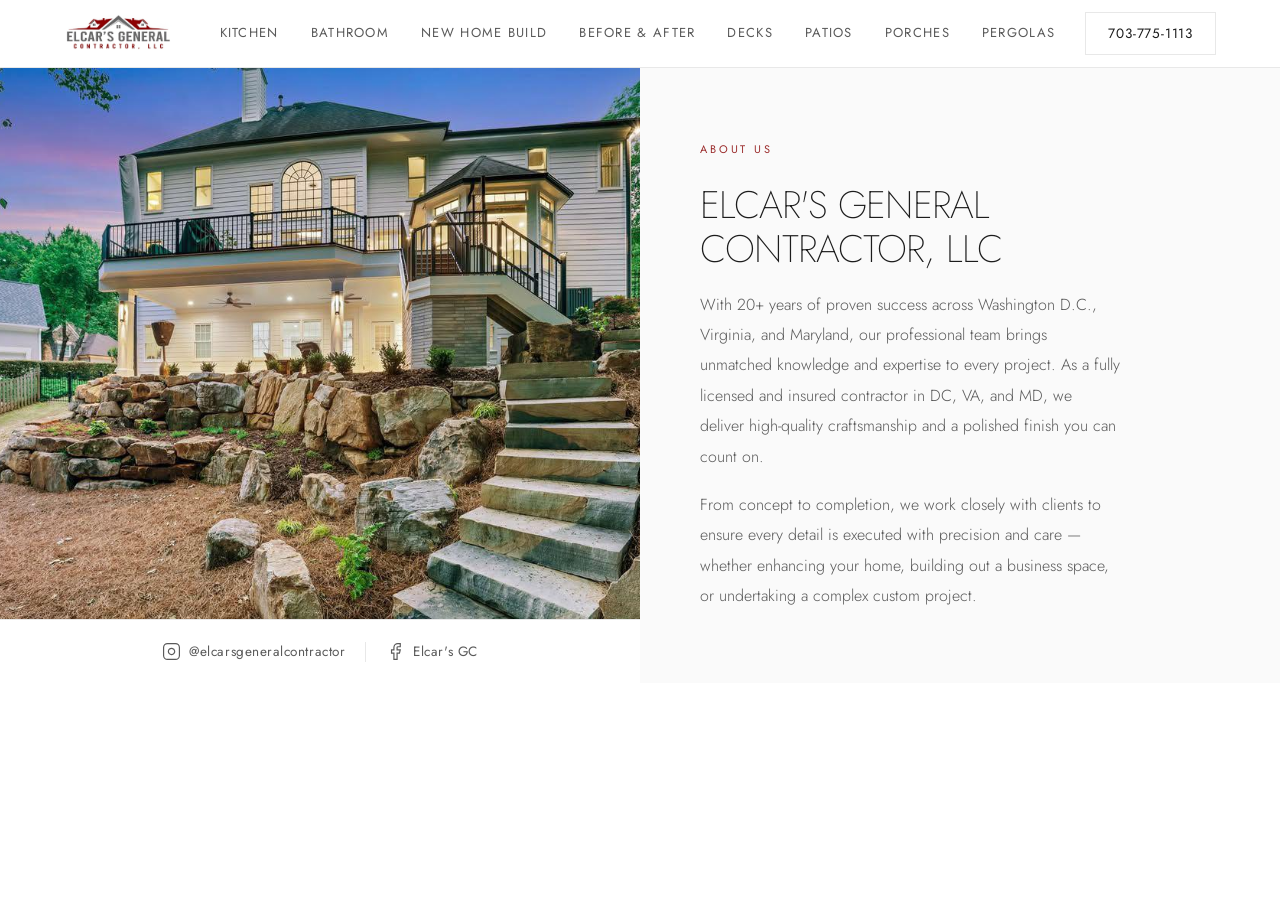
==== index.html @ 1466699e "add images" ====
<!DOCTYPE html>
<html lang="en">
<head>
  <meta charset="UTF-8" />
  <meta name="viewport" content="width=device-width, initial-scale=1.0" />
  <title>Elcar's General Contractor | Kitchens, Bathrooms, Decks & More | DC, VA, MD</title>
  <meta name="description" content="Elcar's General Contractor — 20+ years serving Washington DC, Virginia, and Maryland. Kitchens, bathrooms, decks, patios, porches, pergolas, and new home builds." />
  <link rel="stylesheet" href="css/style.css" />
</head>
<body>

<!-- NAV -->
<nav class="nav">
  <a href="index.html" class="nav__logo">
    <img src="images/logo.jpg" alt="Elcar's General Contractor" />
  </a>
  <div class="nav__links">
    <a href="kitchens.html"     class="nav__link">Kitchen</a>
    <a href="bathrooms.html"    class="nav__link">Bathroom</a>
    <a href="builds.html"       class="nav__link">New Home Build</a>
    <a href="before-after.html" class="nav__link">Before &amp; After</a>
    <a href="decks.html"        class="nav__link">Decks</a>
    <a href="patios.html"       class="nav__link">Patios</a>
    <a href="porches.html"      class="nav__link">Porches</a>
    <a href="pergolas.html"     class="nav__link">Pergolas</a>
    <a href="tel:7037751113"    class="nav__phone">703-775-1113</a>
  </div>
  <button class="nav__burger" id="burger" aria-label="Menu">
    <span></span><span></span><span></span>
  </button>
</nav>

<!-- MOBILE DRAWER -->
<div class="drawer-overlay" id="drawer-overlay"></div>
<div class="nav__drawer" id="drawer">
  <a href="kitchens.html"     class="nav__link">Kitchen</a>
  <a href="bathrooms.html"    class="nav__link">Bathroom</a>
  <a href="builds.html"       class="nav__link">New Home Build</a>
  <a href="before-after.html" class="nav__link">Before &amp; After</a>
  <a href="decks.html"        class="nav__link">Decks</a>
  <a href="patios.html"       class="nav__link">Patios</a>
  <a href="porches.html"      class="nav__link">Porches</a>
  <a href="pergolas.html"     class="nav__link">Pergolas</a>
  <!-- Social icons — above phone -->
  <div class="drawer-socials">
    <a href="https://www.instagram.com/elcarsgeneralcontractor/" target="_blank" rel="noopener" class="drawer-socials__link" aria-label="Instagram">
      <svg viewBox="0 0 24 24" fill="none" stroke="currentColor" stroke-width="1.5"><rect x="2" y="2" width="20" height="20" rx="5"/><path d="M16 11.37A4 4 0 1112.63 8 4 4 0 0116 11.37z"/><line x1="17.5" y1="6.5" x2="17.51" y2="6.5"/></svg>
      Instagram
    </a>
    <a href="https://www.facebook.com/elcarsgeneralcontractors/" target="_blank" rel="noopener" class="drawer-socials__link" aria-label="Facebook">
      <svg viewBox="0 0 24 24" fill="none" stroke="currentColor" stroke-width="1.5"><path d="M18 2h-3a5 5 0 00-5 5v3H7v4h3v8h4v-8h3l1-4h-4V7a1 1 0 011-1h3z"/></svg>
      Facebook
    </a>
  </div>
  <a href="tel:7037751113" class="nav__phone">703-775-1113</a>
</div>

<!-- ABOUT SECTION -->
<section id="about" style="margin-top:var(--nav-h);">
  <div class="about-wrap">

    <!-- Left column: photo + social bar immediately below -->
    <div class="about-col-left">
      <div class="about-media">
        <img src="images/about.jpeg" alt="Elcar's General Contractor team at work" loading="lazy" />
      </div>
      <!-- Social — visible right below the photo, no scroll needed -->
      <div class="about-social">
        <a href="https://www.instagram.com/elcarsgeneralcontractor/" target="_blank" rel="noopener" class="about-social__link" aria-label="Instagram">
          <svg viewBox="0 0 24 24" fill="none" stroke="currentColor" stroke-width="1.5"><rect x="2" y="2" width="20" height="20" rx="5"/><path d="M16 11.37A4 4 0 1112.63 8 4 4 0 0116 11.37z"/><line x1="17.5" y1="6.5" x2="17.51" y2="6.5"/></svg>
          @elcarsgeneralcontractor
        </a>
        <div class="about-social__sep"></div>
        <a href="https://www.facebook.com/elcarsgeneralcontractors/" target="_blank" rel="noopener" class="about-social__link" aria-label="Facebook">
          <svg viewBox="0 0 24 24" fill="none" stroke="currentColor" stroke-width="1.5"><path d="M18 2h-3a5 5 0 00-5 5v3H7v4h3v8h4v-8h3l1-4h-4V7a1 1 0 011-1h3z"/></svg>
          Elcar's GC
        </a>
      </div>
    </div><!-- /.about-col-left -->

    <!-- Right column: text + service list -->
    <div class="about-body">
      <span class="eyebrow">About us</span>
      <h2 class="h-section" style="margin-top:12px;">ELCAR'S GENERAL CONTRACTOR, LLC </h2>
      <p>With 20+ years of proven success across Washington D.C., Virginia, and Maryland, our professional team brings unmatched knowledge and expertise to every project. As a fully licensed and insured contractor in DC, VA, and MD, we deliver high-quality craftsmanship and a polished finish you can count on.</p>
      <p>From concept to completion, we work closely with clients to ensure every detail is executed with precision and care — whether enhancing your home, building out a business space, or undertaking a complex custom project.</p>
    </div><!-- /.about-body -->

  </div><!-- /.about-wrap -->
</section>

<script src="js/main.js"></script>
</body>
</html>
---- css/style.css ----
/* ═══════════════════════════════════════════════════════════
   ELCAR'S GENERAL CONTRACTOR
   Aesthetic: Quiet Luxury — Refined Minimalism
   Fonts: Jost (display) + Jost (body) — geometric, delicate
   Palette: Pure white · Warm near-black · Dusty red accent
═══════════════════════════════════════════════════════════ */

@import url('https://fonts.googleapis.com/css2?family=Jost:ital,wght@0,200;0,300;0,400;0,500;1,200;1,300&display=swap');

:root {
  /* Palette */
  --white:     #ffffff;
  --off:       #fafafa;
  --ink:       #1c1c1c;
  --ink-soft:  #5a5a5a;
  --ink-muted: #aaaaaa;
  --red:       #9b2c2c;
  --red-lt:    #c0392b;
  --border:    #e8e8e8;
  --border-lt: #f0f0f0;

  /* Type */
  --font: 'Jost', 'Helvetica Neue', Helvetica, sans-serif;

  /* Layout */
  --nav-h: 68px;
  --pad-x: 64px;
  --pad-y: 96px;

  /* Motion */
  --ease: cubic-bezier(0.25, 0, 0, 1);
  --ease-out: cubic-bezier(0.16, 1, 0.3, 1);
}

/* ── RESET ──────────────────────────────────────────────── */
*, *::before, *::after { box-sizing: border-box; margin: 0; padding: 0; }
html { scroll-behavior: smooth; -webkit-font-smoothing: antialiased; }

body {
  background: var(--white);
  color: var(--ink);
  font-family: var(--font);
  font-weight: 300;
  font-size: 17px;
  line-height: 1.75;
  overflow-x: hidden;
}

img { display: block; }
a { color: inherit; text-decoration: none; }
button { cursor: pointer; border: none; background: none; font-family: inherit; padding: 0; }

/* ═══════════════════════════════════════════════════════════
   NAVIGATION
═══════════════════════════════════════════════════════════ */
.nav {
  position: fixed;
  top: 0; left: 0; right: 0;
  height: var(--nav-h);
  background: rgba(255,255,255,0.96);
  border-bottom: 1px solid var(--border);
  display: flex;
  align-items: center;
  justify-content: space-between;
  padding: 0 var(--pad-x);
  z-index: 500;
  backdrop-filter: blur(12px);
  -webkit-backdrop-filter: blur(12px);
}

/* Logo */
.nav__logo img {
  height: 40px;
  width: auto;
  display: block;
}

/* Links */
.nav__links {
  display: flex;
  align-items: center;
  gap: 4px;
}

.nav__link {
  font-size: 13px;
  font-weight: 400;
  letter-spacing: 0.1em;
  text-transform: uppercase;
  color: var(--ink-soft);
  padding: 6px 14px;
  position: relative;
  transition: color 0.2s;
}
.nav__link::after { display: none; }
.nav__link:hover { color: var(--ink); }
.nav__link.active { color: var(--ink); }

/* CTA phone */
.nav__phone {
  font-size: 13.5px;
  font-weight: 400;
  letter-spacing: 0.06em;
  color: var(--ink);
  padding: 9px 22px;
  border: 1px solid var(--border);
  margin-left: 12px;
  transition: border-color 0.2s, color 0.2s;
}
.nav__phone:hover { border-color: var(--ink); }

/* Hamburger */
.nav__burger {
  display: none;
  flex-direction: column;
  gap: 6px;
  padding: 4px;
}
.nav__burger span {
  display: block; width: 22px; height: 1px;
  background: var(--ink);
  transition: transform 0.3s var(--ease), opacity 0.25s;
}
.nav__burger.open span:nth-child(1) { transform: translateY(7px) rotate(45deg); }
.nav__burger.open span:nth-child(2) { opacity: 0; }
.nav__burger.open span:nth-child(3) { transform: translateY(-7px) rotate(-45deg); }

/* Mobile drawer */
.nav__drawer {
  display: none;
  position: fixed;
  top: var(--nav-h); left: 0; right: 0;
  background: var(--white);
  border-bottom: 1px solid var(--border);
  padding: 20px var(--pad-x) 28px;
  z-index: 490;
  flex-direction: column;
}
.nav__drawer.open { display: flex; }

/* Links inside drawer — left red bar on active/hover */
.nav__drawer .nav__link {
  padding: 14px 0 14px 16px;
  font-size: 16px;
  border-bottom: 1px solid var(--border-lt);
  border-left: 2px solid transparent;
  transition: border-color 0.2s, color 0.2s, padding-left 0.2s;
  position: relative;
}
.nav__drawer .nav__link:last-of-type { border-bottom: none; }
.nav__drawer .nav__link:hover {
  border-left-color: var(--red);
  color: var(--ink);
  padding-left: 20px;
}
.nav__drawer .nav__link.active {
  border-left-color: var(--red);
  color: var(--ink);
  font-weight: 500;
  padding-left: 20px;
}

/* Social icons inside drawer — above phone */
.drawer-socials {
  display: flex;
  gap: 10px;
  padding: 16px 0 8px 0;
  border-top: 1px solid var(--border-lt);
  margin-top: 4px;
}

.drawer-socials__link {
  display: inline-flex;
  align-items: center;
  gap: 8px;
  font-size: 14px;
  font-weight: 400;
  letter-spacing: 0.04em;
  color: var(--ink-soft);
  padding: 10px 16px;
  border: 1px solid var(--border);
  flex: 1;
  justify-content: center;
  transition: border-color 0.2s, color 0.2s;
}
.drawer-socials__link:hover { border-color: var(--ink); color: var(--ink); }
.drawer-socials__link svg { width: 17px; height: 17px; flex-shrink: 0; }

.nav__drawer .nav__phone {
  margin: 16px 0 0;
  text-align: center;
  display: block;
  padding: 14px;
  font-size: 15px;
}

/* ═══════════════════════════════════════════════════════════
   HERO
═══════════════════════════════════════════════════════════ */
.hero {
  position: relative;
  height: 100vh;
  min-height: 600px;
  max-height: 920px;
  margin-top: var(--nav-h);
  overflow: hidden;
  display: flex;
  align-items: flex-end;
}

.hero__media {
  position: absolute;
  inset: 0;
  background: #1a1a1a;
}
.hero__media img {
  width: 100%; height: 100%;
  object-fit: cover;
  display: block;
  opacity: 0.62;
}
/* Placeholder gradient */
.hero__media::before {
  content: '';
  position: absolute; inset: 0;
  background: linear-gradient(150deg, #1e1e1e 0%, #2a2020 100%);
}

.hero__veil {
  position: absolute; inset: 0;
  background: linear-gradient(to top,
    rgba(0,0,0,0.68) 0%,
    rgba(0,0,0,0.15) 50%,
    transparent 100%);
  z-index: 1;
}

.hero__content {
  position: relative;
  z-index: 2;
  padding: 0 var(--pad-x) 72px;
  max-width: 760px;
  animation: heroIn 1s var(--ease-out) both;
}

.hero__eyebrow {
  font-size: 10px;
  font-weight: 400;
  letter-spacing: 0.28em;
  text-transform: uppercase;
  color: rgba(255,255,255,0.5);
  margin-bottom: 20px;
  display: flex;
  align-items: center;
  gap: 14px;
}
.hero__eyebrow::before {
  content: '';
  width: 32px; height: 1px;
  background: var(--red);
  display: block;
  flex-shrink: 0;
}

.hero__title {
  font-size: clamp(42px, 6.5vw, 88px);
  font-weight: 200;
  line-height: 1.05;
  color: #fff;
  letter-spacing: -0.02em;
  margin-bottom: 24px;
}

.hero__title em {
  font-style: italic;
  font-weight: 200;
  color: rgba(255,255,255,0.7);
}

.hero__sub {
  font-size: 14px;
  font-weight: 300;
  color: rgba(255,255,255,0.55);
  letter-spacing: 0.04em;
  margin-bottom: 40px;
  max-width: 380px;
  line-height: 1.8;
}

.hero__cta {
  display: inline-flex;
  align-items: center;
  gap: 14px;
  font-size: 11px;
  font-weight: 400;
  letter-spacing: 0.18em;
  text-transform: uppercase;
  color: #fff;
  border: 1px solid rgba(255,255,255,0.35);
  padding: 14px 32px;
  transition: border-color 0.3s, background 0.3s;
}
.hero__cta:hover { border-color: #fff; background: rgba(255,255,255,0.06); }
.hero__cta svg { width: 14px; height: 14px; transition: transform 0.3s; }
.hero__cta:hover svg { transform: translateX(4px); }

@keyframes heroIn {
  from { opacity: 0; transform: translateY(28px); }
  to   { opacity: 1; transform: none; }
}

/* ═══════════════════════════════════════════════════════════
   SECTION PRIMITIVES
═══════════════════════════════════════════════════════════ */
.sec {
  padding: var(--pad-y) var(--pad-x);
}
.sec--soft { background: var(--off); }
.sec--dark { background: var(--ink); }

.sec__hd {
  margin-bottom: 52px;
}
.sec__hd--split {
  display: flex;
  align-items: flex-end;
  justify-content: space-between;
  gap: 24px;
}

/* Eyebrow label */
.eyebrow {
  display: inline-block;
  font-size: 11px;
  font-weight: 400;
  letter-spacing: 0.26em;
  text-transform: uppercase;
  color: var(--red);
  margin-bottom: 12px;
}

/* Headings */
.h-display {
  font-size: clamp(34px, 4vw, 58px);
  font-weight: 200;
  line-height: 1.1;
  letter-spacing: -0.02em;
  color: var(--ink);
}
.h-section {
  font-size: clamp(26px, 3vw, 40px);
  font-weight: 200;
  line-height: 1.15;
  letter-spacing: -0.02em;
  color: var(--ink);
}
.h-card {
  font-size: 13px;
  font-weight: 400;
  letter-spacing: 0.08em;
  text-transform: uppercase;
  color: var(--ink);
}
.sec--dark .h-display,
.sec--dark .h-section { color: #fff; }

/* Body copy */
.body-sm {
  font-size: 15.5px;
  font-weight: 300;
  color: var(--ink-soft);
  line-height: 1.85;
}

/* Link-style button */
.link-btn {
  display: inline-flex;
  align-items: center;
  gap: 10px;
  font-size: 10.5px;
  font-weight: 400;
  letter-spacing: 0.16em;
  text-transform: uppercase;
  color: var(--ink);
  border-bottom: 1px solid var(--border);
  padding-bottom: 2px;
  transition: border-color 0.25s, color 0.25s;
}
.link-btn:hover { border-color: var(--ink); color: var(--ink); }
.link-btn svg { width: 14px; height: 14px; transition: transform 0.25s; }
.link-btn:hover svg { transform: translateX(4px); }

/* Ghost button */
.ghost-btn {
  display: inline-flex;
  align-items: center;
  gap: 10px;
  font-size: 10.5px;
  font-weight: 400;
  letter-spacing: 0.16em;
  text-transform: uppercase;
  color: var(--ink);
  border: 1px solid var(--border);
  padding: 12px 28px;
  transition: border-color 0.25s;
  flex-shrink: 0;
}
.ghost-btn:hover { border-color: var(--ink); }

/* ═══════════════════════════════════════════════════════════
   SERVICES MOSAIC — homepage
═══════════════════════════════════════════════════════════ */
.mosaic {
  display: grid;
  grid-template-columns: repeat(4, 1fr);
  grid-template-rows: auto;
  gap: 2px;
}

.mosaic__tile {
  position: relative;
  overflow: hidden;
  aspect-ratio: 3/4;
  background: #e8e8e8;
  display: block;
  cursor: pointer;
}

/* Odd wide tiles */
.mosaic__tile--w2 { grid-column: span 2; aspect-ratio: 16/10; }

.mosaic__tile__bg {
  position: absolute; inset: 0;
}
.mosaic__tile__bg::before {
  content: '';
  position: absolute; inset: 0;
  background: repeating-linear-gradient(-45deg,#e4e4e4,#e4e4e4 6px,#ddd 6px,#ddd 12px);
}
.mosaic__tile__bg img {
  position: absolute; inset: 0;
  width: 100%; height: 100%;
  object-fit: cover;
  display: block;
  transition: transform 0.9s var(--ease), opacity 0.5s;
  opacity: 0;
}
.mosaic__tile__bg img.loaded { opacity: 1; }
.mosaic__tile:hover .mosaic__tile__bg img { transform: scale(1.05); }

/* Veil */
.mosaic__tile__veil {
  position: absolute; inset: 0;
  background: linear-gradient(to top, rgba(0,0,0,0.65) 0%, transparent 55%);
  transition: opacity 0.4s;
  z-index: 1;
}
.mosaic__tile:hover .mosaic__tile__veil { opacity: 1.2; }

/* Label */
.mosaic__tile__label {
  position: absolute;
  bottom: 0; left: 0; right: 0;
  padding: 22px 22px 20px;
  z-index: 2;
}
.mosaic__tile__cat {
  display: block;
  font-size: 10.5px;
  font-weight: 400;
  letter-spacing: 0.2em;
  text-transform: uppercase;
  color: rgba(255,255,255,0.5);
  margin-bottom: 4px;
}
.mosaic__tile__name {
  font-size: 20px;
  font-weight: 300;
  color: #fff;
  letter-spacing: 0.02em;
}

/* Arrow badge */
.mosaic__tile__arrow {
  position: absolute;
  top: 16px; right: 16px;
  width: 34px; height: 34px;
  border: 1px solid rgba(255,255,255,0.25);
  display: flex; align-items: center; justify-content: center;
  opacity: 0;
  transform: translateY(-4px);
  transition: opacity 0.3s, transform 0.3s var(--ease-out);
  z-index: 3;
}
.mosaic__tile__arrow svg { width: 13px; height: 13px; color: #fff; }
.mosaic__tile:hover .mosaic__tile__arrow { opacity: 1; transform: none; }

/* ═══════════════════════════════════════════════════════════
   UNIFORM PROJECT GRID
═══════════════════════════════════════════════════════════ */
.grid {
  display: grid;
  grid-template-columns: repeat(3, 1fr);
  gap: 10px;
}

.card {
  position: relative;
  aspect-ratio: 4/3;
  overflow: hidden;
  background: #ebebeb;
  cursor: pointer;
}
.card::before {
  content: '';
  position: absolute; inset: 0;
  background: repeating-linear-gradient(-45deg,#f2f2f2,#f2f2f2 6px,#ebebeb 6px,#ebebeb 12px);
  z-index: 0;
}

.card img {
  position: absolute; inset: 0;
  width: 100%; height: 100%;
  object-fit: cover; object-position: center;
  display: block;
  z-index: 1;
  opacity: 0;
  transition: transform 0.8s var(--ease), opacity 0.4s;
}
.card img.loaded { opacity: 1; }
.card:hover img { transform: scale(1.04); }

.card__veil {
  position: absolute; inset: 0;
  background: linear-gradient(to top, rgba(0,0,0,0.6) 0%, transparent 50%);
  opacity: 0;
  transition: opacity 0.35s;
  z-index: 2;
  display: flex; align-items: flex-end;
  padding: 18px 20px;
}
.card:hover .card__veil { opacity: 1; }

.card__name {
  font-size: 13px;
  font-weight: 400;
  letter-spacing: 0.1em;
  text-transform: uppercase;
  color: rgba(255,255,255,0.88);
}

/* small expand dot */
.card__dot {
  position: absolute;
  top: 14px; right: 14px;
  width: 28px; height: 28px;
  border: 1px solid rgba(255,255,255,0.3);
  display: flex; align-items: center; justify-content: center;
  opacity: 0;
  transition: opacity 0.3s;
  z-index: 3;
}
.card:hover .card__dot { opacity: 1; }
.card__dot svg { width: 11px; height: 11px; color: #fff; }

/* ═══════════════════════════════════════════════════════════
   BEFORE & AFTER
═══════════════════════════════════════════════════════════ */
.ba-grid {
  display: grid;
  grid-template-columns: repeat(2, 1fr);
  gap: 20px;
}

.ba-card {}

.ba-pair {
  display: grid;
  grid-template-columns: 1fr 1fr;
  gap: 2px;
}

.ba-half {
  position: relative;
  aspect-ratio: 4/3;
  overflow: hidden;
  background: #e8e8e8;
}
.ba-half::before {
  content: '';
  position: absolute; inset: 0;
  background: repeating-linear-gradient(-45deg,#f2f2f2,#f2f2f2 6px,#ebebeb 6px,#ebebeb 12px);
}
.ba-half img {
  position: absolute; inset: 0;
  width: 100%; height: 100%;
  object-fit: cover; display: block;
}

.ba-pill {
  position: absolute;
  top: 10px; left: 10px;
  font-size: 10px;
  font-weight: 400;
  letter-spacing: 0.18em;
  text-transform: uppercase;
  color: #fff;
  padding: 4px 10px;
  z-index: 2;
}
.ba-half--before .ba-pill { background: rgba(0,0,0,0.45); }
.ba-half--after  .ba-pill { background: var(--red); }

.ba-info {
  display: flex;
  align-items: center;
  justify-content: space-between;
  padding: 14px 0 0;
}
.ba-title {
  font-size: 14px;
  font-weight: 400;
  letter-spacing: 0.06em;
  text-transform: uppercase;
  color: var(--ink);
}
.ba-city {
  font-size: 12.5px;
  font-weight: 300;
  color: var(--ink-muted);
  letter-spacing: 0.04em;
}

/* ═══════════════════════════════════════════════════════════
   ABOUT SECTION
═══════════════════════════════════════════════════════════ */

/* Left column wraps photo + social bar */
.about-col-left {
  display: flex;
  flex-direction: column;
}

/* Social bar directly below the photo */
.about-social {
  display: flex;
  align-items: center;
  justify-content: center;
  gap: 20px;
  padding: 20px 24px;
  background: var(--white);
  border-top: 1px solid var(--border);
  flex-shrink: 0;
}

.about-social__link {
  display: flex;
  align-items: center;
  gap: 8px;
  font-size: 13.5px;
  font-weight: 400;
  letter-spacing: 0.04em;
  color: var(--ink-soft);
  transition: color 0.2s;
  white-space: nowrap;
}
.about-social__link:hover { color: var(--ink); }
.about-social__link svg { width: 19px; height: 19px; flex-shrink: 0; }

.about-social__sep {
  width: 1px;
  height: 20px;
  background: var(--border);
  flex-shrink: 0;
}

.about-wrap {
  display: grid;
  grid-template-columns: 1fr 1fr;
  gap: 0;
  align-items: stretch;
}

.about-media {
  position: relative;
  flex: 1;          /* grow to fill col-left */
  min-height: 480px;
  overflow: hidden;
  background: #1a1a1a;
}
.about-media::before {
  content: '';
  position: absolute; inset: 0;
  background: repeating-linear-gradient(-45deg,#222,#222 8px,#1e1e1e 8px,#1e1e1e 16px);
}
.about-media img {
  position: absolute; inset: 0;
  width: 100%; height: 100%;
  object-fit: cover; display: block;
}

.about-body {
  padding: 72px 60px;
  display: flex;
  flex-direction: column;
  justify-content: center;
  background: var(--off);
}

.about-body p {
  font-size: 16px;
  font-weight: 300;
  color: var(--ink-soft);
  line-height: 1.9;
  margin-top: 18px;
  max-width: 420px;
}

/* Service list inside about */
.svc-list {
  margin-top: 44px;
  display: grid;
  grid-template-columns: 1fr 1fr;
  gap: 0;
  border-top: 1px solid var(--border);
}

.svc-item {
  padding: 20px 20px 20px 0;
  border-bottom: 1px solid var(--border);
  border-right: 1px solid var(--border);
}
.svc-item:nth-child(even) {
  padding-left: 20px;
  padding-right: 0;
  border-right: none;
}
.svc-item:nth-last-child(-n+2) { border-bottom: none; }

.svc-item h4 {
  font-size: 13px;
  font-weight: 400;
  letter-spacing: 0.12em;
  text-transform: uppercase;
  color: var(--ink);
  margin-bottom: 5px;
}
.svc-item p {
  font-size: 14px;
  font-weight: 300;
  color: var(--ink-muted);
  line-height: 1.6;
  margin-top: 0;
}

/* Social icons row in About section */
.about-socials {
  display: flex;
  gap: 14px;
  margin-top: 32px;
  padding-top: 28px;
  border-top: 1px solid var(--border);
}
.about-socials a {
  display: flex;
  align-items: center;
  gap: 10px;
  font-size: 13px;
  font-weight: 400;
  letter-spacing: 0.04em;
  color: var(--ink-soft);
  transition: color 0.2s;
}
.about-socials a:hover { color: var(--ink); }
.about-socials .soc-icon {
  width: 40px;
  height: 40px;
  border: 1px solid var(--border);
  display: flex;
  align-items: center;
  justify-content: center;
  flex-shrink: 0;
  transition: border-color 0.2s;
}
.about-socials a:hover .soc-icon { border-color: var(--ink); }
.about-socials svg { width: 17px; height: 17px; }
.cta-band {
  background: var(--white);
  border-top: 1px solid var(--border);
  padding: 64px var(--pad-x);
  display: flex;
  align-items: center;
  justify-content: space-between;
  gap: 40px;
}

.cta-band__text {
  font-size: clamp(20px, 2.5vw, 30px);
  font-weight: 200;
  letter-spacing: -0.01em;
  color: var(--ink);
  line-height: 1.35;
}

.cta-band__right {
  display: flex;
  flex-direction: column;
  align-items: flex-end;
  gap: 12px;
  flex-shrink: 0;
}

.cta-band__phone {
  font-size: 26px;
  font-weight: 200;
  letter-spacing: 0.02em;
  color: var(--ink);
}

.cta-band__btn {
  font-size: 12px;
  font-weight: 400;
  letter-spacing: 0.18em;
  text-transform: uppercase;
  color: var(--ink);
  border: 1px solid var(--border);
  padding: 12px 28px;
  transition: border-color 0.25s;
}
.cta-band__btn:hover { border-color: var(--ink); }

/* ═══════════════════════════════════════════════════════════
   FOOTER — white, clean, minimal
═══════════════════════════════════════════════════════════ */
.footer {
  background: var(--white);
  border-top: 1px solid var(--border);
  padding: 56px var(--pad-x) 32px;
}

.footer__grid {
  display: grid;
  grid-template-columns: 1.4fr 1fr 1fr 1fr;
  gap: 40px;
  padding-bottom: 40px;
  border-bottom: 1px solid var(--border-lt);
}

.footer__logo img { height: 40px; width: auto; display: block; }
.footer__tagline {
  font-size: 14px;
  font-weight: 300;
  color: var(--ink-muted);
  line-height: 1.75;
  margin-top: 14px;
  max-width: 220px;
}

.footer__col h5 {
  font-size: 10.5px;
  font-weight: 400;
  letter-spacing: 0.22em;
  text-transform: uppercase;
  color: var(--ink-muted);
  margin-bottom: 16px;
}
.footer__col a {
  display: block;
  font-size: 14px;
  font-weight: 300;
  color: var(--ink-soft);
  padding: 4px 0;
  transition: color 0.2s;
}
.footer__col a:hover { color: var(--ink); }
.footer__col p {
  font-size: 14px;
  font-weight: 300;
  color: var(--ink-soft);
  line-height: 1.75;
}

.footer__bottom {
  display: flex;
  align-items: center;
  justify-content: space-between;
  padding-top: 24px;
  gap: 20px;
  flex-wrap: wrap;
}
.footer__copy {
  font-size: 12.5px;
  font-weight: 300;
  color: var(--ink-muted);
  letter-spacing: 0.04em;
}

.footer__socials {
  display: flex;
  gap: 12px;
}
.footer__soc {
  width: 34px; height: 34px;
  border: 1px solid var(--border);
  display: flex; align-items: center; justify-content: center;
  color: var(--ink-muted);
  transition: all 0.2s;
}
.footer__soc:hover { border-color: var(--ink); color: var(--ink); }
.footer__soc svg { width: 14px; height: 14px; }

/* ═══════════════════════════════════════════════════════════
   PROJECT DETAIL MODAL
═══════════════════════════════════════════════════════════ */
.modal-bd {
  display: none;
  position: fixed; inset: 0;
  background: rgba(0,0,0,0.88);
  z-index: 900;
  overflow-y: auto;
}
.modal-bd.open { display: block; }

.modal-box {
  max-width: 1080px;
  margin: 0 auto;
  background: #fff;
  min-height: 100vh;
}

.modal-bar {
  display: flex;
  align-items: center;
  justify-content: space-between;
  padding: 16px 36px;
  border-bottom: 1px solid var(--border);
  position: sticky; top: 0;
  background: #fff;
  z-index: 10;
}

.modal-back {
  display: flex;
  align-items: center;
  gap: 8px;
  font-size: 12px;
  font-weight: 400;
  letter-spacing: 0.14em;
  text-transform: uppercase;
  color: var(--ink-muted);
  cursor: pointer;
  transition: color 0.2s;
}
.modal-back:hover { color: var(--ink); }
.modal-back svg { width: 13px; height: 13px; }

.modal-x {
  display: flex; align-items: center; justify-content: center;
  width: 32px; height: 32px;
  color: var(--ink-muted);
  transition: color 0.2s;
}
.modal-x:hover { color: var(--ink); }
.modal-x svg { width: 18px; height: 18px; }

/* Photo grid inside modal */
.modal-photos {
  display: grid;
  grid-template-columns: repeat(3, 1fr);
  gap: 4px;
  padding: 20px 36px 0;
}

.modal-photo {
  position: relative;
  aspect-ratio: 4/3;
  overflow: hidden;
  background: #ebebeb;
  cursor: zoom-in;
}
.modal-photo--hero { grid-column: 1/-1; aspect-ratio: 21/9; }

.modal-photo img {
  position: absolute; inset: 0;
  width: 100%; height: 100%;
  object-fit: cover; display: block;
  transition: transform 0.55s var(--ease);
}
.modal-photo:hover img { transform: scale(1.03); }

/* Info block */
.modal-info {
  padding: 36px 36px 56px;
}

.modal-chips {
  display: flex; gap: 8px; flex-wrap: wrap;
  margin-bottom: 16px;
}
.modal-chip {
  font-size: 11px;
  font-weight: 400;
  letter-spacing: 0.14em;
  text-transform: uppercase;
  color: var(--red);
  border: 1px solid rgba(155,44,44,0.25);
  padding: 4px 12px;
}

.modal-title {
  font-size: clamp(24px, 3.5vw, 40px);
  font-weight: 200;
  letter-spacing: -0.01em;
  color: var(--ink);
  line-height: 1.15;
}

.modal-rule { width: 36px; height: 1px; background: var(--red); margin: 20px 0; }

.modal-desc {
  font-size: 16px;
  font-weight: 300;
  color: var(--ink-soft);
  line-height: 1.88;
  max-width: 680px;
  margin-bottom: 28px;
}

.modal-cta {
  display: inline-flex;
  align-items: center;
  gap: 10px;
  font-size: 12px;
  font-weight: 400;
  letter-spacing: 0.18em;
  text-transform: uppercase;
  color: var(--ink);
  border: 1px solid var(--border);
  padding: 14px 30px;
  transition: border-color 0.25s;
}
.modal-cta:hover { border-color: var(--ink); }

/* Fullscreen viewer */
.viewer {
  display: none;
  position: fixed; inset: 0;
  background: rgba(0,0,0,0.97);
  z-index: 2000;
  align-items: center;
  justify-content: center;
  padding: 20px;
}
.viewer.open { display: flex; }
.viewer img {
  max-width: 94vw; max-height: 94vh;
  width: auto; height: auto;
  object-fit: contain; display: block;
}
.viewer__x {
  position: absolute; top: 18px; right: 20px;
  color: rgba(255,255,255,0.5); cursor: pointer; transition: color 0.2s;
}
.viewer__x:hover { color: #fff; }
.viewer__x svg { width: 26px; height: 26px; }

/* ═══════════════════════════════════════════════════════════
   PAGE HEADER — removed dark banner, replaced with clean white
═══════════════════════════════════════════════════════════ */
.page-hd {
  margin-top: var(--nav-h);
}
.page-hd__title {
  font-size: clamp(32px, 4.5vw, 56px);
  font-weight: 200;
  color: var(--ink);
  letter-spacing: -0.02em;
  line-height: 1.1;
}
.page-hd .eyebrow { display: block; margin-bottom: 8px; }

/* ═══════════════════════════════════════════════════════════
   CATEGORY BLOCKS (sub-pages)
═══════════════════════════════════════════════════════════ */
.cat-block {
  padding: 52px var(--pad-x) 64px;
  border-bottom: 1px solid var(--border-lt);
}
.cat-block:last-of-type { border-bottom: none; }
.cat-block--soft { background: var(--off); }

.cat-hd {
  margin-bottom: 28px;
}

/* ═══════════════════════════════════════════════════════════
   SCROLL REVEAL
═══════════════════════════════════════════════════════════ */
.reveal {
  opacity: 0;
  transform: translateY(18px);
  transition: opacity 0.7s var(--ease-out), transform 0.7s var(--ease-out);
}
.reveal.in-view { opacity: 1; transform: none; }

/* ═══════════════════════════════════════════════════════════
   RESPONSIVE
═══════════════════════════════════════════════════════════ */
@media (max-width: 1200px) {
  :root { --pad-x: 40px; }
  .mosaic { grid-template-columns: repeat(3, 1fr); }
  .mosaic__tile--w2 { grid-column: span 1; aspect-ratio: 3/4; }
  .footer__grid { grid-template-columns: 1fr 1fr; gap: 32px; }
}

@media (max-width: 960px) {
  :root { --pad-x: 28px; --pad-y: 68px; --nav-h: 60px; }
  .nav { padding: 0 var(--pad-x); }
  .nav__links { display: none; }
  .nav__phone { display: none; }
  .nav__burger { display: flex; }
  .mosaic { grid-template-columns: repeat(2, 1fr); }
  .grid { grid-template-columns: repeat(2, 1fr); gap: 8px; }
  .ba-grid { grid-template-columns: 1fr; }
  /* Stack about: photo+social on top, text below */
  .about-wrap { grid-template-columns: 1fr; }
  .about-col-left { flex-direction: column; }
  .about-media { min-height: 340px; flex: none; }
  .about-body { padding: 48px var(--pad-x); }
  .svc-list { grid-template-columns: 1fr; }
  .svc-item { border-right: none !important; padding-left: 0 !important; }
  .svc-item:nth-last-child(1) { border-bottom: none; }
  .cta-band { flex-direction: column; text-align: center; }
  .cta-band__right { align-items: center; }
  .footer__grid { grid-template-columns: 1fr 1fr; gap: 28px; }
  .modal-bar { padding: 14px 20px; }
  .modal-photos { grid-template-columns: repeat(2,1fr); padding: 16px 20px 0; }
  .modal-photo--hero { grid-column: 1/-1; aspect-ratio: 4/3; }
  .modal-info { padding: 24px 20px 40px; }
  .cat-block { padding: 40px var(--pad-x) 52px; }
  .sec__hd--split { flex-direction: column; align-items: flex-start; }
}

@media (max-width: 600px) {
  :root { --pad-x: 20px; --pad-y: 52px; }
  .mosaic { grid-template-columns: 1fr; }
  .grid { grid-template-columns: 1fr; gap: 6px; }
  .modal-photos { grid-template-columns: 1fr; }
  .footer__grid { grid-template-columns: 1fr; gap: 28px; }
  .footer__bottom { flex-direction: column; align-items: flex-start; }
  .cta-band { padding: 48px var(--pad-x); }

  /* ── Mobile font boosts ─────────────────────────── */
  body            { font-size: 19px; }
  .nav__drawer .nav__link { font-size: 15px; padding: 18px 0 18px 18px; }
  .nav__drawer .nav__phone { font-size: 18px; padding: 16px; }
  .h-section      { font-size: clamp(28px, 7vw, 40px); }
  .h-display      { font-size: clamp(30px, 8vw, 44px); }
  .page-hd__title { font-size: clamp(30px, 8vw, 44px); }
  .about-body p   { font-size: 18px; }
  .svc-item h4    { font-size: 16px; }
  .svc-item p     { font-size: 16px; }
  .modal-desc     { font-size: 18px; }
  .modal-title    { font-size: clamp(26px, 6vw, 36px); }
  .ba-title       { font-size: 16px; }
  .ba-city        { font-size: 15px; }
  .card__name     { font-size: 15px; }
  .eyebrow        { font-size: 12.5px; letter-spacing: 0.22em; }
  .cat-hd .h-section { font-size: clamp(26px, 6.5vw, 36px); }
  .cta-band__text { font-size: clamp(22px, 5.5vw, 30px); }
  .cta-band__phone{ font-size: clamp(26px, 6.5vw, 34px); }
  .cta-band__btn  { font-size: 14px; padding: 15px 28px; }
  .about-social__link { font-size: 16px; }
  .about-social__link svg { width: 22px; height: 22px; }
  .about-social   { padding: 22px 20px; gap: 20px; }
  .drawer-socials a { width: 44px; height: 44px; }
  .drawer-socials svg { width: 20px; height: 20px; }
}

/* Drawer overlay */
.drawer-overlay {
  display: none;
  position: fixed; inset: 0;
  background: rgba(0,0,0,0.3);
  z-index: 480;
  backdrop-filter: blur(2px);
}
.drawer-overlay.open { display: block; }
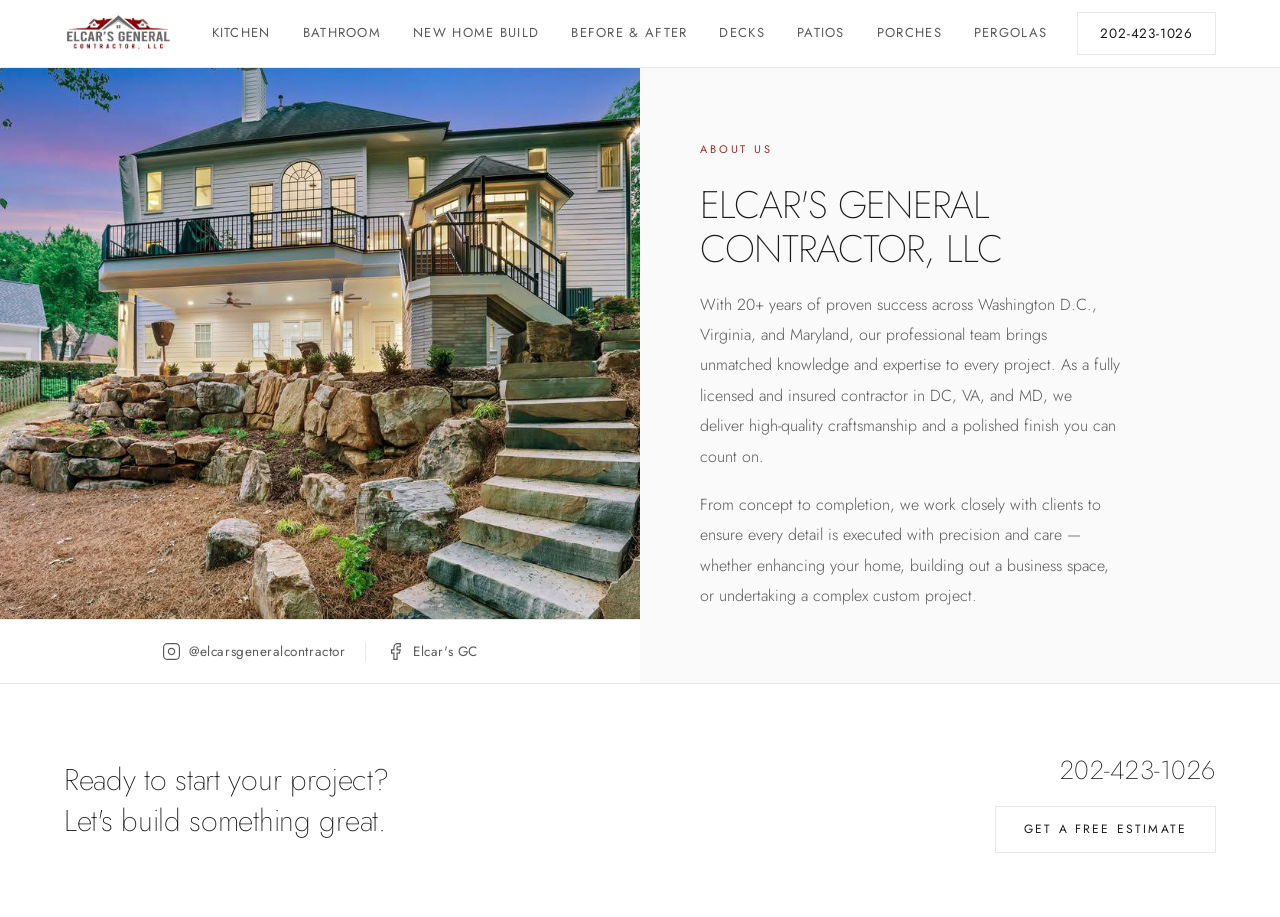
==== commit df7e1a3b: "add deck pictures" ====
--- a/index.html
+++ b/index.html
@@ -23,7 +23,7 @@
     <a href="patios.html"       class="nav__link">Patios</a>
     <a href="porches.html"      class="nav__link">Porches</a>
     <a href="pergolas.html"     class="nav__link">Pergolas</a>
-    <a href="tel:7037751113"    class="nav__phone">703-775-1113</a>
+    <a href="tel:2024231026"    class="nav__phone">202-423-1026</a>
   </div>
   <button class="nav__burger" id="burger" aria-label="Menu">
     <span></span><span></span><span></span>
@@ -52,7 +52,7 @@
       Facebook
     </a>
   </div>
-  <a href="tel:7037751113" class="nav__phone">703-775-1113</a>
+  <a href="tel:2024231026" class="nav__phone">202-423-1026</a>
 </div>
 
 <!-- ABOUT SECTION -->
@@ -86,8 +86,18 @@
       <p>From concept to completion, we work closely with clients to ensure every detail is executed with precision and care — whether enhancing your home, building out a business space, or undertaking a complex custom project.</p>
     </div><!-- /.about-body -->
 
+
+</div>
+
   </div><!-- /.about-wrap -->
 </section>
+
+    <div class="cta-band">
+  <p class="cta-band__text">Ready to start your project?<br/>Let&apos;s build something great.</p>
+  <div class="cta-band__right">
+    <a href="tel:2024231026" class="cta-band__phone">202-423-1026</a>
+    <a href="tel:2024231026" class="cta-band__btn">Get a free estimate</a>
+  </div>
 
 <script src="js/main.js"></script>
 </body>
--- a/css/style.css
+++ b/css/style.css
@@ -166,7 +166,7 @@
   gap: 10px;
   padding: 16px 0 8px 0;
   border-top: 1px solid var(--border-lt);
-  margin-top: 4px;
+
 }
 
 .drawer-socials__link {
@@ -1152,7 +1152,7 @@
 
   /* ── Mobile font boosts ─────────────────────────── */
   body            { font-size: 19px; }
-  .nav__drawer .nav__link { font-size: 15px; padding: 18px 0 18px 18px; }
+  .nav__drawer .nav__link { font-size: 15px; padding: 10px 0 10px 10px; }
   .nav__drawer .nav__phone { font-size: 18px; padding: 16px; }
   .h-section      { font-size: clamp(28px, 7vw, 40px); }
   .h-display      { font-size: clamp(30px, 8vw, 44px); }
@@ -1186,3 +1186,48 @@
   backdrop-filter: blur(2px);
 }
 .drawer-overlay.open { display: block; }
+
+.cta-band {
+  background: var(--white);
+  border-top: 1px solid var(--border);
+  padding: 64px var(--pad-x);
+  display: flex;
+  align-items: center;
+  justify-content: space-between;
+  gap: 40px;
+}
+
+.cta-band__text {
+  font-size: clamp(20px, 2.5vw, 30px);
+  font-weight: 200;
+  letter-spacing: -0.01em;
+  color: var(--ink);
+  line-height: 1.35;
+}
+
+.cta-band__right {
+  display: flex;
+  flex-direction: column;
+  align-items: flex-end;
+  gap: 12px;
+  flex-shrink: 0;
+}
+
+.cta-band__phone {
+  font-size: 26px;
+  font-weight: 200;
+  letter-spacing: 0.02em;
+  color: var(--ink);
+}
+
+.cta-band__btn {
+  font-size: 12px;
+  font-weight: 400;
+  letter-spacing: 0.18em;
+  text-transform: uppercase;
+  color: var(--ink);
+  border: 1px solid var(--border);
+  padding: 12px 28px;
+  transition: border-color 0.25s;
+}
+.cta-band__btn:hover { border-color: var(--ink); }
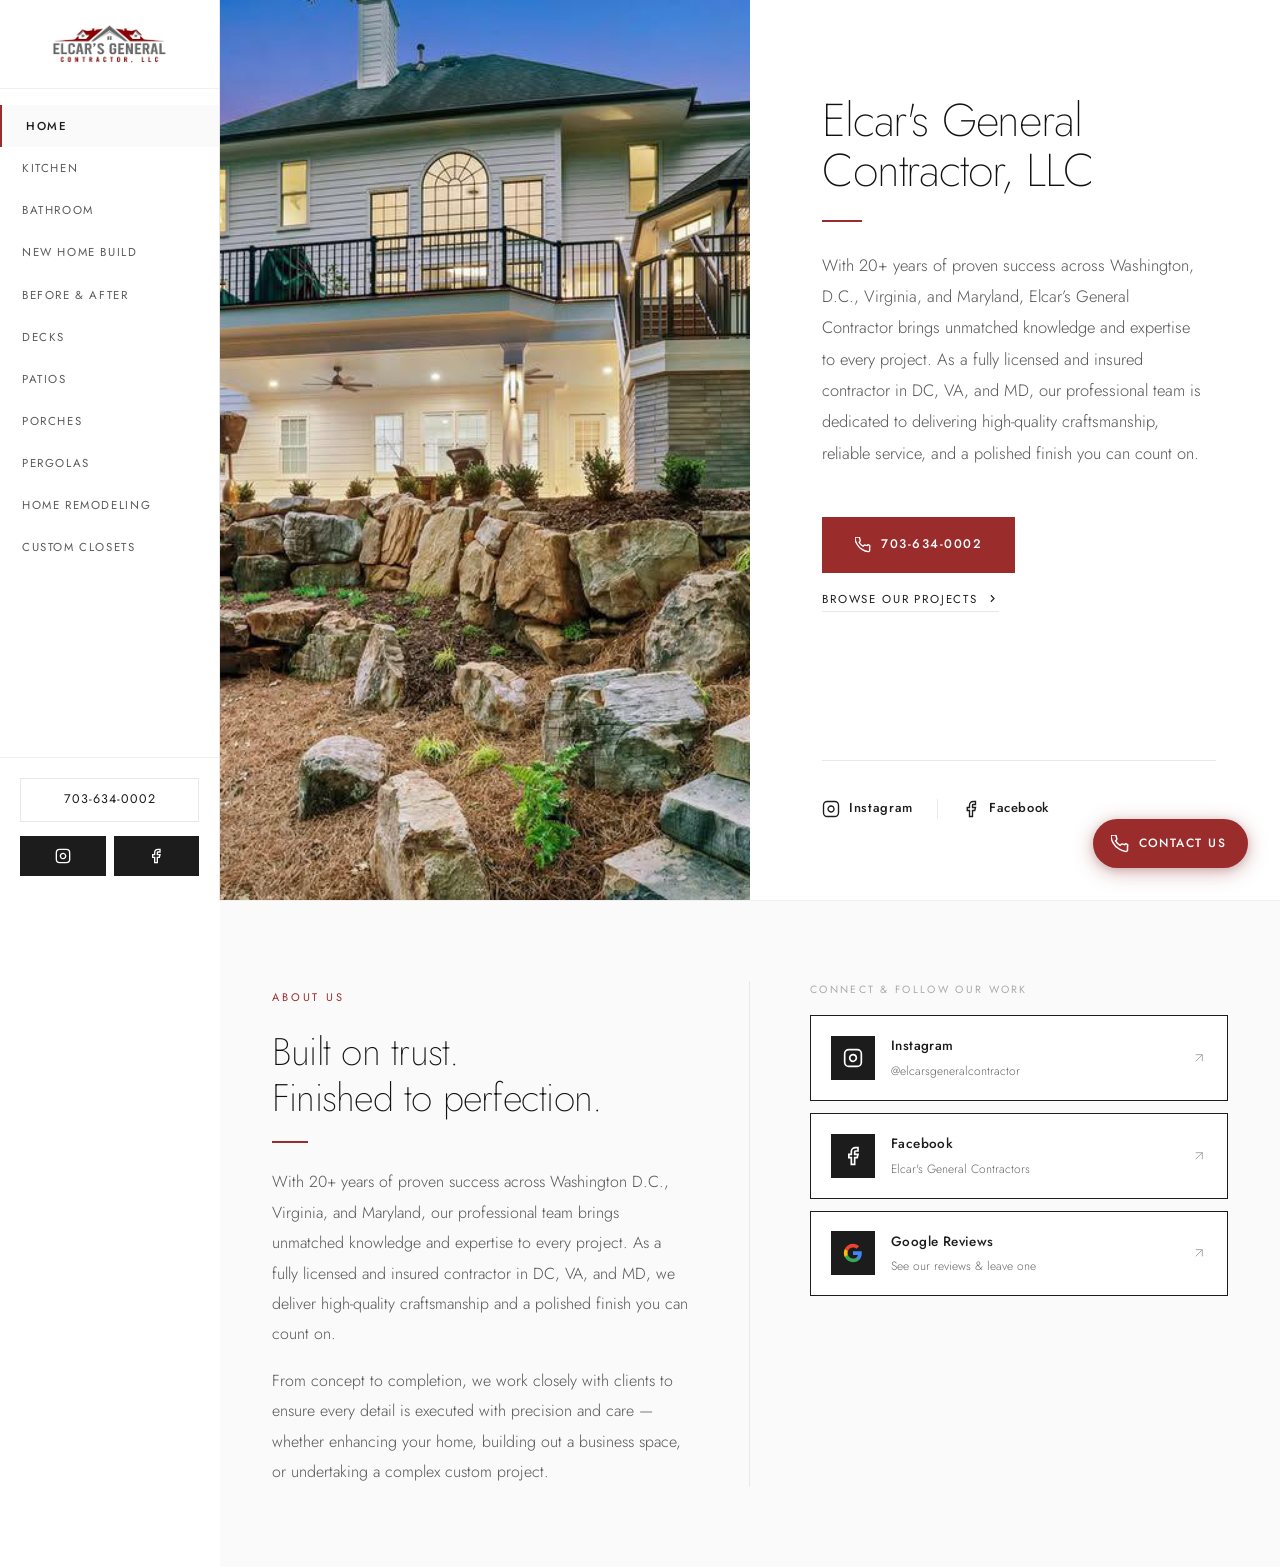
==== commit 6995e29c: "add more sections and pictures" ====
--- a/index.html
+++ b/index.html
@@ -3,101 +3,162 @@
 <head>
   <meta charset="UTF-8" />
   <meta name="viewport" content="width=device-width, initial-scale=1.0" />
-  <title>Elcar's General Contractor | Kitchens, Bathrooms, Decks & More | DC, VA, MD</title>
+  <title>Elcar's General Contractor | Kitchens, Bathrooms, Decks &amp; More | DC, VA, MD</title>
   <meta name="description" content="Elcar's General Contractor — 20+ years serving Washington DC, Virginia, and Maryland. Kitchens, bathrooms, decks, patios, porches, pergolas, and new home builds." />
   <link rel="stylesheet" href="css/style.css" />
 </head>
 <body>
 
-<!-- NAV -->
 <nav class="nav">
   <a href="index.html" class="nav__logo">
     <img src="images/logo.jpg" alt="Elcar's General Contractor" />
   </a>
   <div class="nav__links">
-    <a href="kitchens.html"     class="nav__link">Kitchen</a>
-    <a href="bathrooms.html"    class="nav__link">Bathroom</a>
-    <a href="builds.html"       class="nav__link">New Home Build</a>
-    <a href="before-after.html" class="nav__link">Before &amp; After</a>
-    <a href="decks.html"        class="nav__link">Decks</a>
-    <a href="patios.html"       class="nav__link">Patios</a>
-    <a href="porches.html"      class="nav__link">Porches</a>
-    <a href="pergolas.html"     class="nav__link">Pergolas</a>
-    <a href="tel:2024231026"    class="nav__phone">202-423-1026</a>
+    <a href="index.html"          class="nav__link active">Home</a>
+    <a href="kitchens.html"        class="nav__link">Kitchen</a>
+    <a href="bathrooms.html"       class="nav__link">Bathroom</a>
+    <a href="builds.html"          class="nav__link">New Home Build</a>
+    <a href="before-after.html"    class="nav__link">Before &amp; After</a>
+    <a href="decks.html"           class="nav__link">Decks</a>
+    <a href="patios.html"          class="nav__link">Patios</a>
+    <a href="porches.html"         class="nav__link">Porches</a>
+    <a href="pergolas.html"        class="nav__link">Pergolas</a>
+    <a href="home-remodeling.html" class="nav__link">Home Remodeling</a>
+    <a href="custom-closets.html"  class="nav__link">Custom Closets</a>
+  </div>
+  <div class="nav__bottom">
+    <a href="tel:7036340002" class="nav__phone">703-634-0002</a>
+    <div class="nav__socials">
+      <a href="https://www.instagram.com/elcarsgeneralcontractor/" target="_blank" rel="noopener" class="nav__soc" aria-label="Instagram">
+        <svg viewBox="0 0 24 24" fill="none" stroke="currentColor" stroke-width="2"><rect x="2" y="2" width="20" height="20" rx="5"/><path d="M16 11.37A4 4 0 1112.63 8 4 4 0 0116 11.37z"/><line x1="17.5" y1="6.5" x2="17.51" y2="6.5"/></svg>
+      </a>
+      <a href="https://www.facebook.com/elcarsgeneralcontractors/" target="_blank" rel="noopener" class="nav__soc" aria-label="Facebook">
+        <svg viewBox="0 0 24 24" fill="none" stroke="currentColor" stroke-width="2"><path d="M18 2h-3a5 5 0 00-5 5v3H7v4h3v8h4v-8h3l1-4h-4V7a1 1 0 011-1h3z"/></svg>
+      </a>
+    </div>
   </div>
   <button class="nav__burger" id="burger" aria-label="Menu">
     <span></span><span></span><span></span>
   </button>
 </nav>
 
-<!-- MOBILE DRAWER -->
 <div class="drawer-overlay" id="drawer-overlay"></div>
 <div class="nav__drawer" id="drawer">
-  <a href="kitchens.html"     class="nav__link">Kitchen</a>
-  <a href="bathrooms.html"    class="nav__link">Bathroom</a>
-  <a href="builds.html"       class="nav__link">New Home Build</a>
-  <a href="before-after.html" class="nav__link">Before &amp; After</a>
-  <a href="decks.html"        class="nav__link">Decks</a>
-  <a href="patios.html"       class="nav__link">Patios</a>
-  <a href="porches.html"      class="nav__link">Porches</a>
-  <a href="pergolas.html"     class="nav__link">Pergolas</a>
-  <!-- Social icons — above phone -->
+  <a href="index.html"          class="nav__link active">Home</a>
+  <a href="kitchens.html"        class="nav__link">Kitchen</a>
+  <a href="bathrooms.html"       class="nav__link">Bathroom</a>
+  <a href="builds.html"          class="nav__link">New Home Build</a>
+  <a href="before-after.html"    class="nav__link">Before &amp; After</a>
+  <a href="decks.html"           class="nav__link">Decks</a>
+  <a href="patios.html"          class="nav__link">Patios</a>
+  <a href="porches.html"         class="nav__link">Porches</a>
+  <a href="pergolas.html"        class="nav__link">Pergolas</a>
+  <a href="home-remodeling.html" class="nav__link">Home Remodeling</a>
+  <a href="custom-closets.html"  class="nav__link">Custom Closets</a>
   <div class="drawer-socials">
     <a href="https://www.instagram.com/elcarsgeneralcontractor/" target="_blank" rel="noopener" class="drawer-socials__link" aria-label="Instagram">
-      <svg viewBox="0 0 24 24" fill="none" stroke="currentColor" stroke-width="1.5"><rect x="2" y="2" width="20" height="20" rx="5"/><path d="M16 11.37A4 4 0 1112.63 8 4 4 0 0116 11.37z"/><line x1="17.5" y1="6.5" x2="17.51" y2="6.5"/></svg>
+      <svg viewBox="0 0 24 24" fill="none" stroke="currentColor" stroke-width="2"><rect x="2" y="2" width="20" height="20" rx="5"/><path d="M16 11.37A4 4 0 1112.63 8 4 4 0 0116 11.37z"/><line x1="17.5" y1="6.5" x2="17.51" y2="6.5"/></svg>
       Instagram
     </a>
     <a href="https://www.facebook.com/elcarsgeneralcontractors/" target="_blank" rel="noopener" class="drawer-socials__link" aria-label="Facebook">
-      <svg viewBox="0 0 24 24" fill="none" stroke="currentColor" stroke-width="1.5"><path d="M18 2h-3a5 5 0 00-5 5v3H7v4h3v8h4v-8h3l1-4h-4V7a1 1 0 011-1h3z"/></svg>
+      <svg viewBox="0 0 24 24" fill="none" stroke="currentColor" stroke-width="2"><path d="M18 2h-3a5 5 0 00-5 5v3H7v4h3v8h4v-8h3l1-4h-4V7a1 1 0 011-1h3z"/></svg>
       Facebook
     </a>
   </div>
-  <a href="tel:2024231026" class="nav__phone">202-423-1026</a>
+  <a href="tel:7036340002" class="nav__phone">703-634-0002</a>
 </div>
 
-<!-- ABOUT SECTION -->
-<section id="about" style="margin-top:var(--nav-h);">
-  <div class="about-wrap">
+<!-- SPLIT HERO: Image LEFT · Content RIGHT -->
+<section class="split-hero">
+  <div class="split-hero__img">
+    <img src="images/about.jpeg" alt="Elcar's General Contractor — luxury home construction" />
+    <!-- No stats bar -->
+  </div>
 
-    <!-- Left column: photo + social bar immediately below -->
-    <div class="about-col-left">
-      <div class="about-media">
-        <img src="images/about.jpeg" alt="Elcar's General Contractor team at work" loading="lazy" />
-      </div>
-      <!-- Social — visible right below the photo, no scroll needed -->
-      <div class="about-social">
-        <a href="https://www.instagram.com/elcarsgeneralcontractor/" target="_blank" rel="noopener" class="about-social__link" aria-label="Instagram">
-          <svg viewBox="0 0 24 24" fill="none" stroke="currentColor" stroke-width="1.5"><rect x="2" y="2" width="20" height="20" rx="5"/><path d="M16 11.37A4 4 0 1112.63 8 4 4 0 0116 11.37z"/><line x1="17.5" y1="6.5" x2="17.51" y2="6.5"/></svg>
-          @elcarsgeneralcontractor
-        </a>
-        <div class="about-social__sep"></div>
-        <a href="https://www.facebook.com/elcarsgeneralcontractors/" target="_blank" rel="noopener" class="about-social__link" aria-label="Facebook">
-          <svg viewBox="0 0 24 24" fill="none" stroke="currentColor" stroke-width="1.5"><path d="M18 2h-3a5 5 0 00-5 5v3H7v4h3v8h4v-8h3l1-4h-4V7a1 1 0 011-1h3z"/></svg>
-          Elcar's GC
-        </a>
-      </div>
-    </div><!-- /.about-col-left -->
-
-    <!-- Right column: text + service list -->
-    <div class="about-body">
-      <span class="eyebrow">About us</span>
-      <h2 class="h-section" style="margin-top:12px;">ELCAR'S GENERAL CONTRACTOR, LLC </h2>
-      <p>With 20+ years of proven success across Washington D.C., Virginia, and Maryland, our professional team brings unmatched knowledge and expertise to every project. As a fully licensed and insured contractor in DC, VA, and MD, we deliver high-quality craftsmanship and a polished finish you can count on.</p>
-      <p>From concept to completion, we work closely with clients to ensure every detail is executed with precision and care — whether enhancing your home, building out a business space, or undertaking a complex custom project.</p>
-    </div><!-- /.about-body -->
-
-
-</div>
-
-  </div><!-- /.about-wrap -->
+  <div class="split-hero__content">
+    <h1 class="split-hero__title">Elcar's General<br/>Contractor, LLC</h1>
+    <div class="split-hero__rule"></div>
+    <p class="split-hero__sub">With 20+ years of proven success across Washington, D.C., Virginia, and Maryland, Elcar’s General Contractor brings unmatched knowledge and expertise to every project. As a fully licensed and insured contractor in DC, VA, and MD, our professional team is dedicated to delivering high-quality craftsmanship, reliable service, and a polished finish you can count on.</p>
+    <div class="split-hero__actions">
+      <a href="tel:7036340002" class="split-hero__cta">
+        <svg viewBox="0 0 24 24" fill="none" stroke="currentColor" stroke-width="2" style="width:16px;height:16px;flex-shrink:0;"><path d="M22 16.92v3a2 2 0 01-2.18 2 19.79 19.79 0 01-8.63-3.07A19.5 19.5 0 013.07 10.8a19.79 19.79 0 01-3.07-8.64A2 2 0 012 0h3a2 2 0 012 1.72c.127.96.361 1.903.7 2.81a2 2 0 01-.45 2.11L6.09 7.91a16 16 0 006 6l1.27-1.27a2 2 0 012.11-.45c.907.339 1.85.573 2.81.7A2 2 0 0122 14.92z"/></svg>
+        703-634-0002
+      </a>
+      <a href="kitchens.html" class="split-hero__browse">
+        Browse Our Projects
+        <svg viewBox="0 0 24 24" fill="none" stroke="currentColor" stroke-width="2"><polyline points="9 18 15 12 9 6"/></svg>
+      </a>
+    </div>
+    <!-- Social links -->
+    <div class="split-hero__socials">
+      <a href="https://www.instagram.com/elcarsgeneralcontractor/" target="_blank" rel="noopener" class="split-hero__soc">
+        <svg viewBox="0 0 24 24" fill="none" stroke="currentColor" stroke-width="1.8"><rect x="2" y="2" width="20" height="20" rx="5"/><path d="M16 11.37A4 4 0 1112.63 8 4 4 0 0116 11.37z"/><line x1="17.5" y1="6.5" x2="17.51" y2="6.5"/></svg>
+        Instagram
+      </a>
+      <span class="split-hero__soc-sep"></span>
+      <a href="https://www.facebook.com/elcarsgeneralcontractors/" target="_blank" rel="noopener" class="split-hero__soc">
+        <svg viewBox="0 0 24 24" fill="none" stroke="currentColor" stroke-width="1.8"><path d="M18 2h-3a5 5 0 00-5 5v3H7v4h3v8h4v-8h3l1-4h-4V7a1 1 0 011-1h3z"/></svg>
+        Facebook
+      </a>
+    </div>
+  </div>
 </section>
 
-    <div class="cta-band">
-  <p class="cta-band__text">Ready to start your project?<br/>Let&apos;s build something great.</p>
-  <div class="cta-band__right">
-    <a href="tel:2024231026" class="cta-band__phone">202-423-1026</a>
-    <a href="tel:2024231026" class="cta-band__btn">Get a free estimate</a>
+<!-- ABOUT -->
+<section class="home-about-sec">
+  <div class="home-about-sec__inner">
+    <div class="home-about-sec__text">
+      <span class="eyebrow">About Us</span>
+      <h2 class="home-about-sec__title">Built on trust.<br/>Finished to perfection.</h2>
+      <div class="home-about-sec__rule"></div>
+      <p class="home-about-sec__body">With 20+ years of proven success across Washington D.C., Virginia, and Maryland, our professional team brings unmatched knowledge and expertise to every project. As a fully licensed and insured contractor in DC, VA, and MD, we deliver high-quality craftsmanship and a polished finish you can count on.</p>
+      <p class="home-about-sec__body">From concept to completion, we work closely with clients to ensure every detail is executed with precision and care — whether enhancing your home, building out a business space, or undertaking a complex custom project.</p>
+    </div>
+
+    <div class="home-about-sec__connect">
+      <p class="home-about-sec__connect-label">Connect &amp; Follow Our Work</p>
+
+      <a href="https://www.instagram.com/elcarsgeneralcontractor/" target="_blank" rel="noopener" class="home-social-card">
+        <span class="home-social-card__icon">
+          <svg viewBox="0 0 24 24" fill="none" stroke="currentColor" stroke-width="2"><rect x="2" y="2" width="20" height="20" rx="5"/><path d="M16 11.37A4 4 0 1112.63 8 4 4 0 0116 11.37z"/><line x1="17.5" y1="6.5" x2="17.51" y2="6.5"/></svg>
+        </span>
+        <span class="home-social-card__text">
+          <span class="home-social-card__platform">Instagram</span>
+          <span class="home-social-card__handle">@elcarsgeneralcontractor</span>
+        </span>
+        <svg class="home-social-card__arrow" viewBox="0 0 24 24" fill="none" stroke="currentColor" stroke-width="1.5"><path d="M7 17L17 7M17 7H7M17 7v10"/></svg>
+      </a>
+
+      <a href="https://www.facebook.com/elcarsgeneralcontractors/" target="_blank" rel="noopener" class="home-social-card">
+        <span class="home-social-card__icon">
+          <svg viewBox="0 0 24 24" fill="none" stroke="currentColor" stroke-width="2"><path d="M18 2h-3a5 5 0 00-5 5v3H7v4h3v8h4v-8h3l1-4h-4V7a1 1 0 011-1h3z"/></svg>
+        </span>
+        <span class="home-social-card__text">
+          <span class="home-social-card__platform">Facebook</span>
+          <span class="home-social-card__handle">Elcar's General Contractors</span>
+        </span>
+        <svg class="home-social-card__arrow" viewBox="0 0 24 24" fill="none" stroke="currentColor" stroke-width="1.5"><path d="M7 17L17 7M17 7H7M17 7v10"/></svg>
+      </a>
+
+      <a href="https://www.google.com/maps/place//data=!4m3!3m2!1s0x89b7b7f8704f2787:0x377b22de824d9472!12e1" target="_blank" rel="noopener" class="home-social-card home-social-card--google">
+        <span class="home-social-card__icon home-social-card__icon--google">
+          <svg viewBox="0 0 24 24" width="20" height="20"><path d="M22.56 12.25c0-.78-.07-1.53-.2-2.25H12v4.26h5.92c-.26 1.37-1.04 2.53-2.21 3.31v2.77h3.57c2.08-1.92 3.28-4.74 3.28-8.09z" fill="#4285F4"/><path d="M12 23c2.97 0 5.46-.98 7.28-2.66l-3.57-2.77c-.98.66-2.23 1.06-3.71 1.06-2.86 0-5.29-1.93-6.16-4.53H2.18v2.84C3.99 20.53 7.7 23 12 23z" fill="#34A853"/><path d="M5.84 14.09c-.22-.66-.35-1.36-.35-2.09s.13-1.43.35-2.09V7.07H2.18C1.43 8.55 1 10.22 1 12s.43 3.45 1.18 4.93l3.66-2.84z" fill="#FBBC05"/><path d="M12 5.38c1.62 0 3.06.56 4.21 1.64l3.15-3.15C17.45 2.09 14.97 1 12 1 7.7 1 3.99 3.47 2.18 7.07l3.66 2.84c.87-2.6 3.3-4.53 6.16-4.53z" fill="#EA4335"/></svg>
+        </span>
+        <span class="home-social-card__text">
+          <span class="home-social-card__platform">Google Reviews</span>
+          <span class="home-social-card__handle">See our reviews &amp; leave one</span>
+        </span>
+        <svg class="home-social-card__arrow" viewBox="0 0 24 24" fill="none" stroke="currentColor" stroke-width="1.5"><path d="M7 17L17 7M17 7H7M17 7v10"/></svg>
+      </a>
+    </div>
   </div>
+</section>
+
+<!-- FLOATING CONTACT BUTTON — fixed bottom-right -->
+<a href="tel:7036340002" class="float-cta" aria-label="Call us now">
+  <svg viewBox="0 0 24 24" fill="none" stroke="currentColor" stroke-width="2" class="float-cta__icon"><path d="M22 16.92v3a2 2 0 01-2.18 2 19.79 19.79 0 01-8.63-3.07A19.5 19.5 0 013.07 10.8a19.79 19.79 0 01-3.07-8.64A2 2 0 012 0h3a2 2 0 012 1.72c.127.96.361 1.903.7 2.81a2 2 0 01-.45 2.11L6.09 7.91a16 16 0 006 6l1.27-1.27a2 2 0 012.11-.45c.907.339 1.85.573 2.81.7A2 2 0 0122 14.92z"/></svg>
+  <span class="float-cta__label">Contact Us</span>
+</a>
 
 <script src="js/main.js"></script>
 </body>
--- a/css/style.css
+++ b/css/style.css
@@ -23,8 +23,9 @@
   --font: 'Jost', 'Helvetica Neue', Helvetica, sans-serif;
 
   /* Layout */
-  --nav-h: 68px;
-  --pad-x: 64px;
+  --nav-h: 68px;       /* kept for mobile top bar */
+  --sidebar-w: 220px;  /* left sidebar width */
+  --pad-x: 52px;
   --pad-y: 96px;
 
   /* Motion */
@@ -44,6 +45,7 @@
   font-size: 17px;
   line-height: 1.75;
   overflow-x: hidden;
+  padding-left: var(--sidebar-w); /* offset for left sidebar */
 }
 
 img { display: block; }
@@ -51,65 +53,111 @@
 button { cursor: pointer; border: none; background: none; font-family: inherit; padding: 0; }
 
 /* ═══════════════════════════════════════════════════════════
-   NAVIGATION
-═══════════════════════════════════════════════════════════ */
+   LEFT SIDEBAR NAVIGATION
+═══════════════════════════════════════════════════════════ */
+
+/* Sidebar — fixed left column */
 .nav {
   position: fixed;
-  top: 0; left: 0; right: 0;
-  height: var(--nav-h);
-  background: rgba(255,255,255,0.96);
-  border-bottom: 1px solid var(--border);
-  display: flex;
-  align-items: center;
-  justify-content: space-between;
-  padding: 0 var(--pad-x);
+  top: 0; left: 0; bottom: 0;
+  width: var(--sidebar-w);
+  background: var(--white);
+  border-right: 1px solid var(--border);
+  display: flex;
+  flex-direction: column;
   z-index: 500;
-  backdrop-filter: blur(12px);
-  -webkit-backdrop-filter: blur(12px);
-}
-
-/* Logo */
+  overflow-y: auto;
+  overflow-x: hidden;
+}
+
+/* Logo at the top */
+.nav__logo {
+  display: flex;
+  align-items: center;
+  padding: 24px 20px 20px;
+  border-bottom: 1px solid var(--border-lt);
+  flex-shrink: 0;
+  justify-content: center;
+}
 .nav__logo img {
-  height: 40px;
+  height: 44px;
   width: auto;
   display: block;
 }
 
-/* Links */
+/* Links container — fills remaining space */
 .nav__links {
   display: flex;
-  align-items: center;
-  gap: 4px;
+  flex-direction: column;
+  flex: 1;
+  padding: 16px 0 0;
+  gap: 0;
 }
 
 .nav__link {
-  font-size: 13px;
-  font-weight: 400;
-  letter-spacing: 0.1em;
+  font-size: 11.5px;
+  font-weight: 400;
+  letter-spacing: 0.14em;
   text-transform: uppercase;
   color: var(--ink-soft);
-  padding: 6px 14px;
-  position: relative;
-  transition: color 0.2s;
-}
-.nav__link::after { display: none; }
-.nav__link:hover { color: var(--ink); }
-.nav__link.active { color: var(--ink); }
-
-/* CTA phone */
+  padding: 11px 20px 11px 20px;
+  border-left: 2px solid transparent;
+  transition: color 0.2s, border-color 0.2s, padding-left 0.2s, background 0.2s;
+  white-space: nowrap;
+}
+.nav__link:hover {
+  color: var(--ink);
+  border-left-color: var(--red);
+  padding-left: 24px;
+  background: var(--off);
+}
+.nav__link.active {
+  color: var(--ink);
+  border-left-color: var(--red);
+  padding-left: 24px;
+  background: var(--off);
+  font-weight: 500;
+}
+
+/* Social + phone block pinned to bottom of sidebar */
+.nav__bottom {
+  flex-shrink: 0;
+  padding: 20px 20px 24px;
+  border-top: 1px solid var(--border-lt);
+}
+
+/* CTA phone — in sidebar bottom */
 .nav__phone {
-  font-size: 13.5px;
-  font-weight: 400;
-  letter-spacing: 0.06em;
-  color: var(--ink);
-  padding: 9px 22px;
+  display: block;
+  font-size: 12.5px;
+  font-weight: 400;
+  letter-spacing: 0.08em;
+  color: var(--ink);
+  padding: 10px 16px;
   border: 1px solid var(--border);
-  margin-left: 12px;
+  text-align: center;
+  margin-bottom: 14px;
   transition: border-color 0.2s, color 0.2s;
 }
 .nav__phone:hover { border-color: var(--ink); }
 
-/* Hamburger */
+/* Social icons in sidebar bottom */
+.nav__socials {
+  display: flex;
+  gap: 8px;
+}
+.nav__soc {
+  flex: 1;
+  height: 34px;
+  border: 1px solid var(--border);
+  display: flex; align-items: center; justify-content: center;
+  color: var(--ink-muted);
+  transition: border-color 0.2s, color 0.2s;
+}
+.nav__soc:hover { border-color: var(--ink); color: var(--ink); }
+.nav__soc svg { width: 15px; height: 15px; }
+
+/* Hamburger — hidden on desktop, shown on mobile */
 .nav__burger {
   display: none;
   flex-direction: column;
@@ -125,16 +173,22 @@
 .nav__burger.open span:nth-child(2) { opacity: 0; }
 .nav__burger.open span:nth-child(3) { transform: translateY(-7px) rotate(-45deg); }
 
-/* Mobile drawer */
+/* Mobile top bar (hidden on desktop) */
+.nav__mobilebar {
+  display: none;
+}
+
+/* Mobile full-screen drawer */
 .nav__drawer {
   display: none;
   position: fixed;
-  top: var(--nav-h); left: 0; right: 0;
+  top: var(--nav-h); left: 0; right: 0; bottom: 0;
   background: var(--white);
-  border-bottom: 1px solid var(--border);
-  padding: 20px var(--pad-x) 28px;
+  border-top: 1px solid var(--border);
+  padding: 20px 28px 28px;
   z-index: 490;
   flex-direction: column;
+  overflow-y: auto;
 }
 .nav__drawer.open { display: flex; }
 
@@ -145,30 +199,23 @@
   border-bottom: 1px solid var(--border-lt);
   border-left: 2px solid transparent;
   transition: border-color 0.2s, color 0.2s, padding-left 0.2s;
-  position: relative;
 }
 .nav__drawer .nav__link:last-of-type { border-bottom: none; }
-.nav__drawer .nav__link:hover {
-  border-left-color: var(--red);
-  color: var(--ink);
-  padding-left: 20px;
-}
+.nav__drawer .nav__link:hover,
 .nav__drawer .nav__link.active {
   border-left-color: var(--red);
   color: var(--ink);
-  font-weight: 500;
   padding-left: 20px;
 }
-
-/* Social icons inside drawer — above phone */
+.nav__drawer .nav__link.active { font-weight: 500; }
+
+/* Social icons inside drawer */
 .drawer-socials {
   display: flex;
   gap: 10px;
   padding: 16px 0 8px 0;
   border-top: 1px solid var(--border-lt);
-
-}
-
+}
 .drawer-socials__link {
   display: inline-flex;
   align-items: center;
@@ -192,6 +239,7 @@
   display: block;
   padding: 14px;
   font-size: 15px;
+  border: 1px solid var(--border);
 }
 
 /* ═══════════════════════════════════════════════════════════
@@ -202,7 +250,6 @@
   height: 100vh;
   min-height: 600px;
   max-height: 920px;
-  margin-top: var(--nav-h);
   overflow: hidden;
   display: flex;
   align-items: flex-end;
@@ -1068,7 +1115,7 @@
    PAGE HEADER — removed dark banner, replaced with clean white
 ═══════════════════════════════════════════════════════════ */
 .page-hd {
-  margin-top: var(--nav-h);
+  margin-top: 0;
 }
 .page-hd__title {
   font-size: clamp(32px, 4.5vw, 56px);
@@ -1107,18 +1154,36 @@
    RESPONSIVE
 ═══════════════════════════════════════════════════════════ */
 @media (max-width: 1200px) {
-  :root { --pad-x: 40px; }
+  :root { --pad-x: 40px; --sidebar-w: 200px; }
   .mosaic { grid-template-columns: repeat(3, 1fr); }
   .mosaic__tile--w2 { grid-column: span 1; aspect-ratio: 3/4; }
   .footer__grid { grid-template-columns: 1fr 1fr; gap: 32px; }
 }
 
 @media (max-width: 960px) {
-  :root { --pad-x: 28px; --pad-y: 68px; --nav-h: 60px; }
-  .nav { padding: 0 var(--pad-x); }
+  :root { --pad-x: 28px; --pad-y: 68px; --nav-h: 60px; --sidebar-w: 0px; }
+
+  /* Switch from left sidebar to top mobile bar */
+  body { padding-left: 0; padding-top: var(--nav-h); }
+
+  /* Sidebar becomes hidden on mobile */
+  .nav {
+    width: 100%;
+    height: var(--nav-h);
+    flex-direction: row;
+    align-items: center;
+    justify-content: space-between;
+    padding: 0 var(--pad-x);
+    border-right: none;
+    border-bottom: 1px solid var(--border);
+    overflow: visible;
+  }
+  .nav__logo { padding: 0; border-bottom: none; }
+  .nav__logo img { height: 36px; }
   .nav__links { display: none; }
-  .nav__phone { display: none; }
+  .nav__bottom { display: none; }
   .nav__burger { display: flex; }
+
   .mosaic { grid-template-columns: repeat(2, 1fr); }
   .grid { grid-template-columns: repeat(2, 1fr); gap: 8px; }
   .ba-grid { grid-template-columns: 1fr; }
@@ -1139,6 +1204,9 @@
   .modal-info { padding: 24px 20px 40px; }
   .cat-block { padding: 40px var(--pad-x) 52px; }
   .sec__hd--split { flex-direction: column; align-items: flex-start; }
+
+  /* about section on mobile — no top offset needed */
+  #about { margin-top: 0 !important; }
 }
 
 @media (max-width: 600px) {
@@ -1230,4 +1298,1009 @@
   padding: 12px 28px;
   transition: border-color 0.25s;
 }
-.cta-band__btn:hover { border-color: var(--ink); }+.cta-band__btn:hover { border-color: var(--ink); }
+/* ═══════════════════════════════════════════════════════════
+   SIDEBAR SOCIAL ICONS — darker, more visible
+═══════════════════════════════════════════════════════════ */
+.nav__soc {
+  color: var(--ink) !important;
+  border-color: var(--border) !important;
+}
+.nav__soc:hover {
+  color: var(--red) !important;
+  border-color: var(--red) !important;
+}
+.nav__soc svg {
+  width: 17px;
+  height: 17px;
+  stroke-width: 2;
+}
+
+/* ═══════════════════════════════════════════════════════════
+   SPLIT HERO — Image LEFT · Content RIGHT
+═══════════════════════════════════════════════════════════ */
+.split-hero {
+  display: grid;
+  grid-template-columns: 1fr 1fr;
+  min-height: 100vh;
+}
+
+/* Left — image column */
+.split-hero__img {
+  position: relative;
+  overflow: hidden;
+  background: #1a1a1a;
+}
+.split-hero__img img {
+  position: absolute; inset: 0;
+  width: 100%; height: 100%;
+  object-fit: cover;
+  display: block;
+}
+
+/* Stats bar pinned to bottom of image */
+.split-hero__stats {
+  position: absolute;
+  bottom: 0; left: 0; right: 0;
+  background: rgba(0,0,0,0.72);
+  backdrop-filter: blur(8px);
+  -webkit-backdrop-filter: blur(8px);
+  display: flex;
+  align-items: center;
+  justify-content: center;
+  gap: 0;
+  padding: 22px 32px;
+}
+.split-hero__stat {
+  display: flex;
+  flex-direction: column;
+  align-items: center;
+  gap: 3px;
+  padding: 0 28px;
+}
+.split-hero__stat strong {
+  font-size: 28px;
+  font-weight: 300;
+  color: #fff;
+  letter-spacing: -0.02em;
+  line-height: 1;
+}
+.split-hero__stat span {
+  font-size: 10px;
+  font-weight: 400;
+  letter-spacing: 0.18em;
+  text-transform: uppercase;
+  color: rgba(255,255,255,0.55);
+}
+.split-hero__stat-div {
+  width: 1px;
+  height: 36px;
+  background: rgba(255,255,255,0.18);
+  flex-shrink: 0;
+}
+
+/* Right — content column */
+.split-hero__content {
+  display: flex;
+  flex-direction: column;
+  justify-content: center;
+  padding: 80px 56px 80px 64px;
+  background: var(--white);
+}
+
+.split-hero__eyebrow {
+  font-size: 10px;
+  font-weight: 400;
+  letter-spacing: 0.28em;
+  text-transform: uppercase;
+  color: var(--red);
+  margin-bottom: 24px;
+  display: flex;
+  align-items: center;
+  gap: 14px;
+}
+.split-hero__eyebrow::before {
+  content: '';
+  width: 28px;
+  height: 1px;
+  background: var(--red);
+  display: block;
+  flex-shrink: 0;
+}
+
+.split-hero__title {
+  font-size: clamp(32px, 3.8vw, 58px);
+  font-weight: 200;
+  line-height: 1.08;
+  letter-spacing: -0.025em;
+  color: var(--ink);
+  margin-bottom: 28px;
+}
+
+.split-hero__rule {
+  width: 40px;
+  height: 2px;
+  background: var(--red);
+  margin-bottom: 28px;
+}
+
+.split-hero__sub {
+  font-size: 16px;
+  font-weight: 300;
+  color: var(--ink-soft);
+  line-height: 1.85;
+  max-width: 400px;
+  margin-bottom: 44px;
+}
+
+.split-hero__actions {
+  display: flex;
+  flex-direction: column;
+  gap: 14px;
+}
+
+.split-hero__cta {
+  display: inline-flex;
+  align-items: center;
+  gap: 10px;
+  font-size: 12.5px;
+  font-weight: 500;
+  letter-spacing: 0.12em;
+  text-transform: uppercase;
+  color: #fff;
+  background: var(--red);
+  border: 1px solid var(--red);
+  padding: 16px 32px;
+  transition: background 0.25s, border-color 0.25s;
+  align-self: flex-start;
+}
+.split-hero__cta:hover { background: #7a1f1f; border-color: #7a1f1f; }
+
+.split-hero__browse {
+  display: inline-flex;
+  align-items: center;
+  gap: 8px;
+  font-size: 11px;
+  font-weight: 400;
+  letter-spacing: 0.16em;
+  text-transform: uppercase;
+  color: var(--ink-soft);
+  border-bottom: 1px solid var(--border);
+  padding-bottom: 2px;
+  transition: color 0.2s, border-color 0.2s;
+  align-self: flex-start;
+}
+.split-hero__browse:hover { color: var(--ink); border-color: var(--ink); }
+.split-hero__browse svg { width: 13px; height: 13px; transition: transform 0.2s; }
+.split-hero__browse:hover svg { transform: translateX(3px); }
+
+/* Social row at bottom of content column */
+.split-hero__socials {
+  display: flex;
+  align-items: center;
+  gap: 20px;
+  padding-top: 32px;
+  border-top: 1px solid var(--border-lt);
+}
+.split-hero__soc {
+  display: flex;
+  align-items: center;
+  gap: 8px;
+  font-size: 12.5px;
+  font-weight: 400;
+  letter-spacing: 0.05em;
+  color: var(--ink);
+  transition: color 0.2s;
+}
+.split-hero__soc:hover { color: var(--red); }
+.split-hero__soc svg { width: 18px; height: 18px; flex-shrink: 0; }
+.split-hero__soc-sep {
+  width: 1px;
+  height: 20px;
+  background: var(--border);
+}
+
+/* ═══════════════════════════════════════════════════════════
+   FLOATING CONTACT BUTTON
+═══════════════════════════════════════════════════════════ */
+.float-cta {
+  position: fixed;
+  bottom: 32px;
+  right: 32px;
+  z-index: 800;
+  display: flex;
+  align-items: center;
+  gap: 10px;
+  background: var(--red);
+  color: #fff;
+  font-size: 12px;
+  font-weight: 500;
+  letter-spacing: 0.12em;
+  text-transform: uppercase;
+  padding: 14px 22px 14px 18px;
+  border-radius: 50px;
+  box-shadow: 0 4px 20px rgba(155,44,44,0.35), 0 2px 8px rgba(0,0,0,0.15);
+  transition: background 0.25s, transform 0.2s, box-shadow 0.25s;
+  text-decoration: none;
+}
+.float-cta:hover {
+  background: #7a1f1f;
+  transform: translateY(-2px);
+  box-shadow: 0 8px 28px rgba(155,44,44,0.45), 0 4px 12px rgba(0,0,0,0.18);
+}
+.float-cta__icon {
+  width: 18px;
+  height: 18px;
+  flex-shrink: 0;
+}
+.float-cta__label {
+  white-space: nowrap;
+}
+
+/* ═══════════════════════════════════════════════════════════
+   BEFORE & AFTER — single column, stacked, with lightbox
+═══════════════════════════════════════════════════════════ */
+.ba-stack {
+  display: flex;
+  flex-direction: column;
+  gap: 52px;
+  max-width: 1000px;
+}
+
+.ba-stack .ba-card {
+  /* cards fill full width stacked */
+}
+
+.ba-stack .ba-pair {
+  display: grid;
+  grid-template-columns: 1fr 1fr;
+  gap: 3px;
+  border-radius: 2px;
+  overflow: hidden;
+}
+
+.ba-stack .ba-half {
+  position: relative;
+  aspect-ratio: 16/11;
+  overflow: hidden;
+  background: #e8e8e8;
+  cursor: zoom-in;
+}
+.ba-stack .ba-half::before {
+  content: '';
+  position: absolute; inset: 0;
+  background: repeating-linear-gradient(-45deg,#f2f2f2,#f2f2f2 6px,#ebebeb 6px,#ebebeb 12px);
+  z-index: 0;
+}
+.ba-stack .ba-half img {
+  position: absolute; inset: 0;
+  width: 100%; height: 100%;
+  object-fit: cover; display: block;
+  z-index: 1;
+  transition: transform 0.6s var(--ease);
+}
+.ba-stack .ba-half:hover img { transform: scale(1.04); }
+
+/* Zoom hint overlay */
+.ba-zoom-hint {
+  position: absolute;
+  bottom: 10px; right: 10px;
+  width: 32px; height: 32px;
+  background: rgba(0,0,0,0.55);
+  display: flex; align-items: center; justify-content: center;
+  opacity: 0;
+  transform: scale(0.8);
+  transition: opacity 0.25s, transform 0.25s;
+  z-index: 3;
+}
+.ba-zoom-hint svg { width: 14px; height: 14px; color: #fff; }
+.ba-stack .ba-half:hover .ba-zoom-hint { opacity: 1; transform: scale(1); }
+
+.ba-stack .ba-info {
+  display: flex;
+  align-items: center;
+  justify-content: space-between;
+  padding: 14px 0 0;
+}
+
+/* Viewer label */
+.viewer__label {
+  position: absolute;
+  bottom: 20px; left: 50%; transform: translateX(-50%);
+  font-size: 11px;
+  font-weight: 400;
+  letter-spacing: 0.2em;
+  text-transform: uppercase;
+  color: rgba(255,255,255,0.5);
+  padding: 6px 16px;
+  background: rgba(0,0,0,0.4);
+  white-space: nowrap;
+}
+
+/* ═══════════════════════════════════════════════════════════
+   RESPONSIVE — split hero, float btn, ba-stack
+═══════════════════════════════════════════════════════════ */
+@media (max-width: 1100px) {
+  .split-hero__content { padding: 60px 40px; }
+  .split-hero__stat { padding: 0 18px; }
+}
+
+@media (max-width: 960px) {
+  /* Split hero stacks vertically on mobile */
+  .split-hero {
+    grid-template-columns: 1fr;
+    min-height: auto;
+  }
+  .split-hero__img {
+    height: 55vw;
+    min-height: 260px;
+    max-height: 440px;
+    position: relative;
+  }
+  .split-hero__stats { padding: 16px 20px; }
+  .split-hero__stat { padding: 0 12px; }
+  .split-hero__stat strong { font-size: 20px; }
+  .split-hero__content {
+    padding: 48px var(--pad-x);
+  }
+  .split-hero__title { font-size: clamp(28px, 7vw, 44px); }
+  .split-hero__sub { max-width: 100%; }
+  .float-cta { bottom: 20px; right: 16px; padding: 13px 18px 13px 14px; }
+  .ba-stack { gap: 36px; }
+  .ba-stack .ba-half { aspect-ratio: 4/3; }
+}
+
+@media (max-width: 600px) {
+  .split-hero__content { padding: 40px var(--pad-x); }
+  .split-hero__eyebrow { font-size: 9px; }
+  .split-hero__cta { font-size: 11px; padding: 14px 24px; }
+  .float-cta__label { display: none; }
+  .float-cta { padding: 15px; border-radius: 50%; }
+  .float-cta__icon { width: 22px; height: 22px; }
+  .ba-stack .ba-pair { grid-template-columns: 1fr 1fr; }
+}
+
+/* ═══════════════════════════════════════════════════════════
+   SOCIAL ICONS — darker, more visible in sidebar & drawer
+═══════════════════════════════════════════════════════════ */
+
+/* Sidebar social icons — solid dark */
+.nav__soc {
+  background: var(--ink) !important;
+  color: #fff !important;
+  border-color: var(--ink) !important;
+}
+.nav__soc:hover {
+  background: var(--red) !important;
+  border-color: var(--red) !important;
+}
+
+/* Drawer social links — darker & bolder */
+.drawer-socials__link {
+  background: var(--ink) !important;
+  color: #fff !important;
+  border-color: var(--ink) !important;
+}
+.drawer-socials__link:hover {
+  background: var(--red) !important;
+  border-color: var(--red) !important;
+}
+
+/* Home page social cards — darker treatment */
+.home-social-card {
+  border-color: var(--ink) !important;
+}
+.home-social-card__icon {
+  background: var(--ink) !important;
+  color: #fff !important;
+}
+.home-social-card:hover .home-social-card__icon {
+  background: var(--red) !important;
+}
+
+/* Split hero socials — stronger */
+.split-hero__soc {
+  color: var(--ink) !important;
+  font-weight: 500 !important;
+}
+.split-hero__soc svg {
+  color: var(--ink);
+}
+
+/* ═══════════════════════════════════════════════════════════
+   CURRENT JOBS — timeline list
+═══════════════════════════════════════════════════════════ */
+.jobs-list {
+  display: flex;
+  flex-direction: column;
+  gap: 24px;
+  max-width: 860px;
+  margin-bottom: 52px;
+}
+
+.job-item {
+  display: flex;
+  gap: 20px;
+  padding: 28px 32px;
+  border: 1px solid var(--border);
+  background: var(--white);
+  transition: border-color 0.2s, box-shadow 0.2s;
+}
+.job-item:hover {
+  border-color: var(--ink);
+  box-shadow: 0 4px 24px rgba(0,0,0,0.06);
+}
+
+.job-item__badge {
+  flex-shrink: 0;
+  font-size: 9.5px;
+  font-weight: 500;
+  letter-spacing: 0.18em;
+  text-transform: uppercase;
+  color: #fff;
+  background: var(--ink);
+  padding: 5px 12px;
+  height: fit-content;
+  white-space: nowrap;
+}
+.job-item__badge--planning { background: var(--ink-muted); }
+.job-item__badge--finishing { background: var(--red); }
+
+.job-item__body { flex: 1; }
+
+.job-item__meta {
+  display: flex;
+  align-items: center;
+  gap: 16px;
+  margin-bottom: 10px;
+}
+.job-item__type {
+  font-size: 10.5px;
+  font-weight: 400;
+  letter-spacing: 0.2em;
+  text-transform: uppercase;
+  color: var(--red);
+}
+.job-item__loc {
+  font-size: 13px;
+  font-weight: 300;
+  color: var(--ink-muted);
+}
+
+.job-item__title {
+  font-size: 18px;
+  font-weight: 300;
+  color: var(--ink);
+  letter-spacing: -0.01em;
+  margin-bottom: 10px;
+  line-height: 1.3;
+}
+
+.job-item__desc {
+  font-size: 14.5px;
+  font-weight: 300;
+  color: var(--ink-soft);
+  line-height: 1.8;
+  margin-bottom: 16px;
+}
+
+.job-item__progress {
+  height: 3px;
+  background: var(--border);
+  border-radius: 2px;
+  margin-bottom: 6px;
+}
+.job-item__progress-bar {
+  height: 100%;
+  background: var(--red);
+  border-radius: 2px;
+  transition: width 1s var(--ease-out);
+}
+
+.job-item__pct {
+  font-size: 11px;
+  font-weight: 400;
+  letter-spacing: 0.1em;
+  color: var(--ink-muted);
+  text-transform: uppercase;
+}
+
+.jobs-cta {
+  padding: 36px 32px;
+  border: 1px solid var(--border-lt);
+  background: var(--off);
+  max-width: 860px;
+}
+.jobs-cta p {
+  font-size: 18px;
+  font-weight: 300;
+  color: var(--ink);
+  line-height: 1.5;
+}
+
+/* ═══════════════════════════════════════════════════════════
+   HOME REMODELING — service card grid
+═══════════════════════════════════════════════════════════ */
+.remodel-grid {
+  display: grid;
+  grid-template-columns: repeat(3, 1fr);
+  gap: 1px;
+  background: var(--border);
+  border: 1px solid var(--border);
+  margin-bottom: 0;
+}
+
+.remodel-card {
+  background: var(--white);
+  padding: 36px 32px 32px;
+  transition: background 0.2s;
+}
+.remodel-card:hover { background: var(--off); }
+
+.remodel-card__icon {
+  width: 48px;
+  height: 48px;
+  border: 1px solid var(--border);
+  display: flex;
+  align-items: center;
+  justify-content: center;
+  margin-bottom: 20px;
+  color: var(--ink);
+  transition: background 0.2s, border-color 0.2s;
+}
+.remodel-card:hover .remodel-card__icon {
+  background: var(--ink);
+  border-color: var(--ink);
+  color: #fff;
+}
+.remodel-card__icon svg { width: 22px; height: 22px; }
+
+.remodel-card__title {
+  font-size: 16px;
+  font-weight: 400;
+  color: var(--ink);
+  letter-spacing: 0.02em;
+  margin-bottom: 12px;
+}
+
+.remodel-card__desc {
+  font-size: 14.5px;
+  font-weight: 300;
+  color: var(--ink-soft);
+  line-height: 1.8;
+  margin-bottom: 20px;
+}
+
+.remodel-card__link {
+  display: inline-flex;
+  align-items: center;
+  gap: 6px;
+  font-size: 10.5px;
+  font-weight: 400;
+  letter-spacing: 0.16em;
+  text-transform: uppercase;
+  color: var(--red);
+  border-bottom: 1px solid rgba(155,44,44,0.25);
+  padding-bottom: 2px;
+  transition: border-color 0.2s;
+}
+.remodel-card__link:hover { border-color: var(--red); }
+
+/* ═══════════════════════════════════════════════════════════
+   RESPONSIVE — new sections
+═══════════════════════════════════════════════════════════ */
+@media (max-width: 960px) {
+  .job-item { flex-direction: column; gap: 12px; padding: 20px; }
+  .remodel-grid { grid-template-columns: 1fr 1fr; }
+}
+@media (max-width: 600px) {
+  .remodel-grid { grid-template-columns: 1fr; }
+  .job-item__badge { align-self: flex-start; }
+}
+
+/* ═══════════════════════════════════════════════════════════
+   HOME — ABOUT SECTION (two-column: text + social cards)
+═══════════════════════════════════════════════════════════ */
+.home-about-sec {
+  background: var(--off);
+  border-top: 1px solid var(--border-lt);
+}
+.home-about-sec__inner {
+  display: grid;
+  grid-template-columns: 1fr 1fr;
+  gap: 0;
+  align-items: start;
+  max-width: 1200px;
+  padding: 80px var(--pad-x) 80px;
+}
+.home-about-sec__text {
+  padding-right: 60px;
+  border-right: 1px solid var(--border);
+}
+.home-about-sec__title {
+  font-size: clamp(28px, 3vw, 44px);
+  font-weight: 200;
+  color: var(--ink);
+  letter-spacing: -0.02em;
+  line-height: 1.12;
+  margin-top: 10px;
+  margin-bottom: 20px;
+}
+.home-about-sec__rule {
+  width: 36px; height: 2px;
+  background: var(--red);
+  margin-bottom: 24px;
+}
+.home-about-sec__body {
+  font-size: 15.5px;
+  font-weight: 300;
+  color: var(--ink-soft);
+  line-height: 1.9;
+  max-width: 440px;
+}
+.home-about-sec__body + .home-about-sec__body { margin-top: 16px; }
+
+.home-about-sec__connect {
+  padding-left: 60px;
+  display: flex;
+  flex-direction: column;
+  gap: 12px;
+}
+.home-about-sec__connect-label {
+  font-size: 10.5px;
+  font-weight: 400;
+  letter-spacing: 0.22em;
+  text-transform: uppercase;
+  color: var(--ink-muted);
+  margin-bottom: 4px;
+}
+
+/* Social cards */
+.home-social-card {
+  display: flex;
+  align-items: center;
+  gap: 16px;
+  padding: 18px 20px;
+  border: 1px solid var(--border);
+  background: var(--white);
+  transition: border-color 0.2s, box-shadow 0.2s;
+  text-decoration: none;
+}
+.home-social-card:hover {
+  border-color: var(--ink);
+  box-shadow: 0 2px 12px rgba(0,0,0,0.06);
+}
+.home-social-card__icon {
+  width: 44px; height: 44px;
+  display: flex; align-items: center; justify-content: center;
+  flex-shrink: 0;
+  color: #fff;
+  background: var(--ink);
+  transition: background 0.2s;
+}
+.home-social-card:hover .home-social-card__icon { background: var(--red); }
+.home-social-card__icon svg { width: 20px; height: 20px; }
+.home-social-card__icon--google { background: #fff; border: 1px solid var(--border); }
+.home-social-card--google:hover .home-social-card__icon--google { background: #fff; }
+
+.home-social-card__text {
+  display: flex;
+  flex-direction: column;
+  gap: 3px;
+  flex: 1;
+}
+.home-social-card__platform {
+  font-size: 13.5px;
+  font-weight: 500;
+  color: var(--ink);
+  letter-spacing: 0.03em;
+}
+.home-social-card__handle {
+  font-size: 12px;
+  font-weight: 300;
+  color: var(--ink-muted);
+}
+.home-social-card__arrow {
+  width: 16px; height: 16px;
+  color: var(--ink-muted);
+  flex-shrink: 0;
+  transition: transform 0.2s, color 0.2s;
+}
+.home-social-card:hover .home-social-card__arrow {
+  transform: translate(3px,-3px);
+  color: var(--ink);
+}
+
+/* ═══════════════════════════════════════════════════════════
+   HOME — GOOGLE REVIEWS SECTION
+═══════════════════════════════════════════════════════════ */
+.reviews-sec {
+  padding: 80px var(--pad-x);
+  border-top: 1px solid var(--border-lt);
+}
+.reviews-sec__hd {
+  margin-bottom: 40px;
+}
+.reviews-sec__title {
+  font-size: clamp(24px, 2.8vw, 38px);
+  font-weight: 200;
+  color: var(--ink);
+  letter-spacing: -0.02em;
+  margin-top: 8px;
+  margin-bottom: 16px;
+}
+.reviews-sec__rating {
+  display: flex;
+  align-items: center;
+  gap: 12px;
+}
+.reviews-sec__stars { display: flex; gap: 3px; }
+.reviews-sec__score {
+  font-size: 14px;
+  font-weight: 400;
+  color: var(--ink-soft);
+}
+
+.reviews-sec__embed { }
+
+.rev-grid {
+  display: grid;
+  grid-template-columns: repeat(3, 1fr);
+  gap: 16px;
+  margin-bottom: 28px;
+}
+
+.rev-card {
+  padding: 24px;
+  border: 1px solid var(--border);
+  background: var(--white);
+}
+.rev-card__top {
+  display: flex;
+  align-items: center;
+  gap: 12px;
+  margin-bottom: 12px;
+}
+.rev-card__avatar {
+  width: 38px; height: 38px;
+  border-radius: 50%;
+  background: var(--ink);
+  color: #fff;
+  display: flex; align-items: center; justify-content: center;
+  font-size: 16px;
+  font-weight: 400;
+  flex-shrink: 0;
+}
+.rev-card__info { flex: 1; }
+.rev-card__name {
+  display: block;
+  font-size: 14px;
+  font-weight: 500;
+  color: var(--ink);
+}
+.rev-card__source {
+  font-size: 12px;
+  font-weight: 300;
+  color: var(--ink-muted);
+}
+.rev-card__glogo { margin-left: auto; flex-shrink: 0; }
+.rev-card__stars { display: flex; gap: 2px; margin-bottom: 12px; }
+.rev-card__text {
+  font-size: 14px;
+  font-weight: 300;
+  color: var(--ink-soft);
+  line-height: 1.85;
+  font-style: italic;
+}
+
+.rev-actions {
+  display: flex;
+  align-items: center;
+  gap: 20px;
+  flex-wrap: wrap;
+}
+.rev-actions__view {
+  display: inline-flex;
+  align-items: center;
+  gap: 8px;
+  font-size: 12px;
+  font-weight: 400;
+  letter-spacing: 0.12em;
+  text-transform: uppercase;
+  color: var(--ink);
+  border: 1px solid var(--border);
+  padding: 11px 22px;
+  transition: border-color 0.2s;
+}
+.rev-actions__view:hover { border-color: var(--ink); }
+.rev-actions__leave {
+  font-size: 12px;
+  font-weight: 400;
+  letter-spacing: 0.12em;
+  text-transform: uppercase;
+  color: var(--ink-soft);
+  border-bottom: 1px solid var(--border);
+  padding-bottom: 2px;
+  transition: color 0.2s, border-color 0.2s;
+}
+.rev-actions__leave:hover { color: var(--ink); border-color: var(--ink); }
+
+/* ═══════════════════════════════════════════════════════════
+   RESPONSIVE — home sections
+═══════════════════════════════════════════════════════════ */
+@media (max-width: 960px) {
+  .home-about-sec__inner {
+    grid-template-columns: 1fr;
+    padding: 52px var(--pad-x);
+  }
+  .home-about-sec__text {
+    padding-right: 0;
+    border-right: none;
+    border-bottom: 1px solid var(--border);
+    padding-bottom: 40px;
+    margin-bottom: 40px;
+  }
+  .home-about-sec__connect { padding-left: 0; }
+  .rev-grid { grid-template-columns: 1fr; }
+  .reviews-sec { padding: 52px var(--pad-x); }
+}
+@media (max-width: 600px) {
+  .home-about-sec__body { max-width: 100%; }
+  .rev-grid { gap: 12px; }
+}
+
+/* ═══════════════════════════════════════════════════════════
+   COMPREHENSIVE IMPROVEMENTS v2
+═══════════════════════════════════════════════════════════ */
+
+/* ── HIDE the stats bar (no more 20+/500+/3 block) ──────── */
+.split-hero__stats { display: none !important; }
+
+/* ── SPLIT HERO: better vertical centering & breathing room  */
+.split-hero {
+  min-height: calc(100vh - 0px);
+  align-items: stretch;
+}
+.split-hero__content {
+  padding: 96px 64px 80px 72px;
+  justify-content: center;
+  gap: 0;
+}
+.split-hero__title {
+  font-size: clamp(34px, 3.6vw, 60px);
+  font-weight: 200;
+  letter-spacing: -0.025em;
+  color: #111;
+  margin-bottom: 24px;
+}
+.split-hero__sub {
+  font-size: 16.5px;
+  color: #555;
+  line-height: 1.9;
+  max-width: 380px;
+  margin-bottom: 48px;
+}
+.split-hero__actions { gap: 16px; }
+
+/* Browse link: no black, styled as text+underline link */
+.split-hero__browse {
+  color: var(--ink);
+  border-bottom-color: var(--border);
+  font-size: 11.5px;
+  font-weight: 400;
+}
+
+/* Social row at bottom of hero content */
+.split-hero__socials {
+  margin-top: auto;
+  padding-top: 36px;
+  border-top: 1px solid #e8e8e8;
+  gap: 24px;
+}
+.split-hero__soc {
+  color: var(--ink) !important;
+  font-weight: 500 !important;
+  font-size: 13px;
+  gap: 9px;
+}
+.split-hero__soc svg {
+  stroke-width: 1.8;
+  color: var(--ink);
+}
+.split-hero__soc:hover { color: var(--red) !important; }
+.split-hero__soc:hover svg { color: var(--red); }
+
+/* ── SIDEBAR SOCIAL ICONS — solid dark, very visible ──────  */
+.nav__soc {
+  background: var(--ink) !important;
+  color: #fff !important;
+  border-color: var(--ink) !important;
+  width: 40px !important;
+  height: 40px !important;
+}
+.nav__soc svg { width: 16px !important; height: 16px !important; stroke-width: 2; }
+.nav__soc:hover {
+  background: var(--red) !important;
+  border-color: var(--red) !important;
+}
+
+/* Drawer socials — solid, dark */
+.drawer-socials__link {
+  background: var(--ink) !important;
+  color: #fff !important;
+  border-color: var(--ink) !important;
+  font-weight: 500 !important;
+}
+.drawer-socials__link:hover {
+  background: var(--red) !important;
+  border-color: var(--red) !important;
+}
+.drawer-socials__link svg { stroke-width: 2; }
+
+/* ── CTA BAND — remove black background from button ───────  */
+.cta-band__btn {
+  color: var(--ink);
+  background: transparent;
+  border: 1px solid var(--ink);
+}
+.cta-band__btn:hover {
+  background: var(--red);
+  color: #fff;
+  border-color: var(--red);
+}
+
+/* ── BEFORE & AFTER — enforce single column layout ────────  */
+.ba-grid {
+  grid-template-columns: 1fr !important;
+  max-width: 1000px;
+}
+.ba-card {
+  width: 100%;
+}
+
+/* ── BA STACK: better reveal animation (each card staggered)  */
+.ba-stack .ba-card.reveal {
+  transition-delay: 0ms;
+}
+.ba-stack .ba-card.reveal:nth-child(2) { transition-delay: 60ms; }
+.ba-stack .ba-card.reveal:nth-child(3) { transition-delay: 120ms; }
+.ba-stack .ba-card.reveal:nth-child(4) { transition-delay: 180ms; }
+
+/* ── HOME ABOUT SECTION — better spacing ──────────────────  */
+.home-about-sec__title {
+  font-size: clamp(28px, 3vw, 42px);
+  color: #111;
+  font-weight: 200;
+  line-height: 1.2;
+}
+.home-about-sec__body { font-size: 16px; color: #555; }
+
+/* ── HOME SOCIAL CARDS — visible & dark ───────────────────  */
+.home-social-card {
+  border: 1px solid #d0d0d0;
+}
+.home-social-card:hover { border-color: var(--ink); }
+.home-social-card__icon {
+  background: var(--ink) !important;
+  color: #fff !important;
+  border: none;
+}
+.home-social-card__platform { color: var(--ink); font-weight: 500; }
+.home-social-card__handle { color: #666; }
+
+/* ── REVIEWS SECTION — lighter styling ────────────────────  */
+.reviews-sec { background: var(--off); }
+
+/* ── NAV: add Home link styling (already in HTML) ─────────  */
+/* nav__link is the same for all items */
+
+/* ── RESPONSIVE UPDATES ───────────────────────────────────  */
+@media (max-width: 960px) {
+  .split-hero__content { padding: 52px var(--pad-x) 48px; }
+  .split-hero__sub { max-width: 100%; }
+  .split-hero__socials { margin-top: 32px; }
+}
+@media (max-width: 600px) {
+  .split-hero__content { padding: 40px var(--pad-x) 36px; }
+  .split-hero__socials { gap: 16px; }
+}
